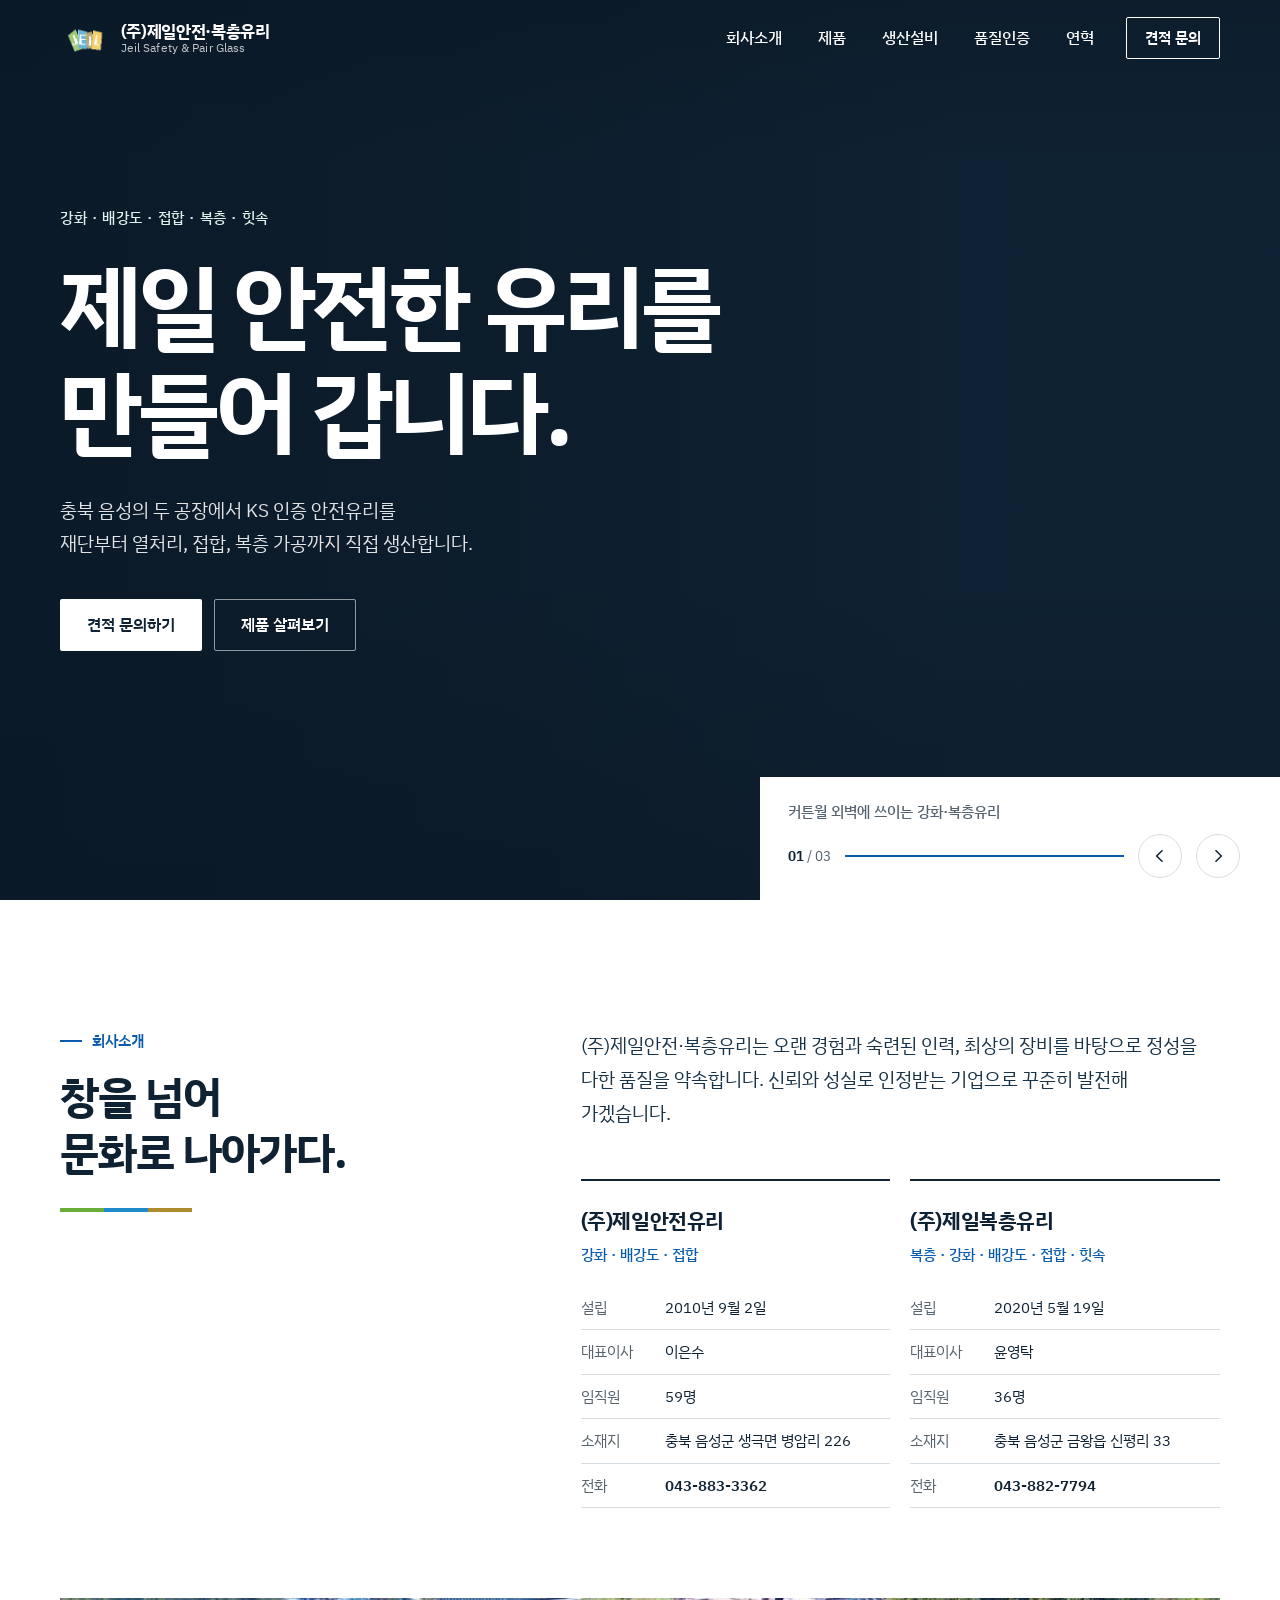
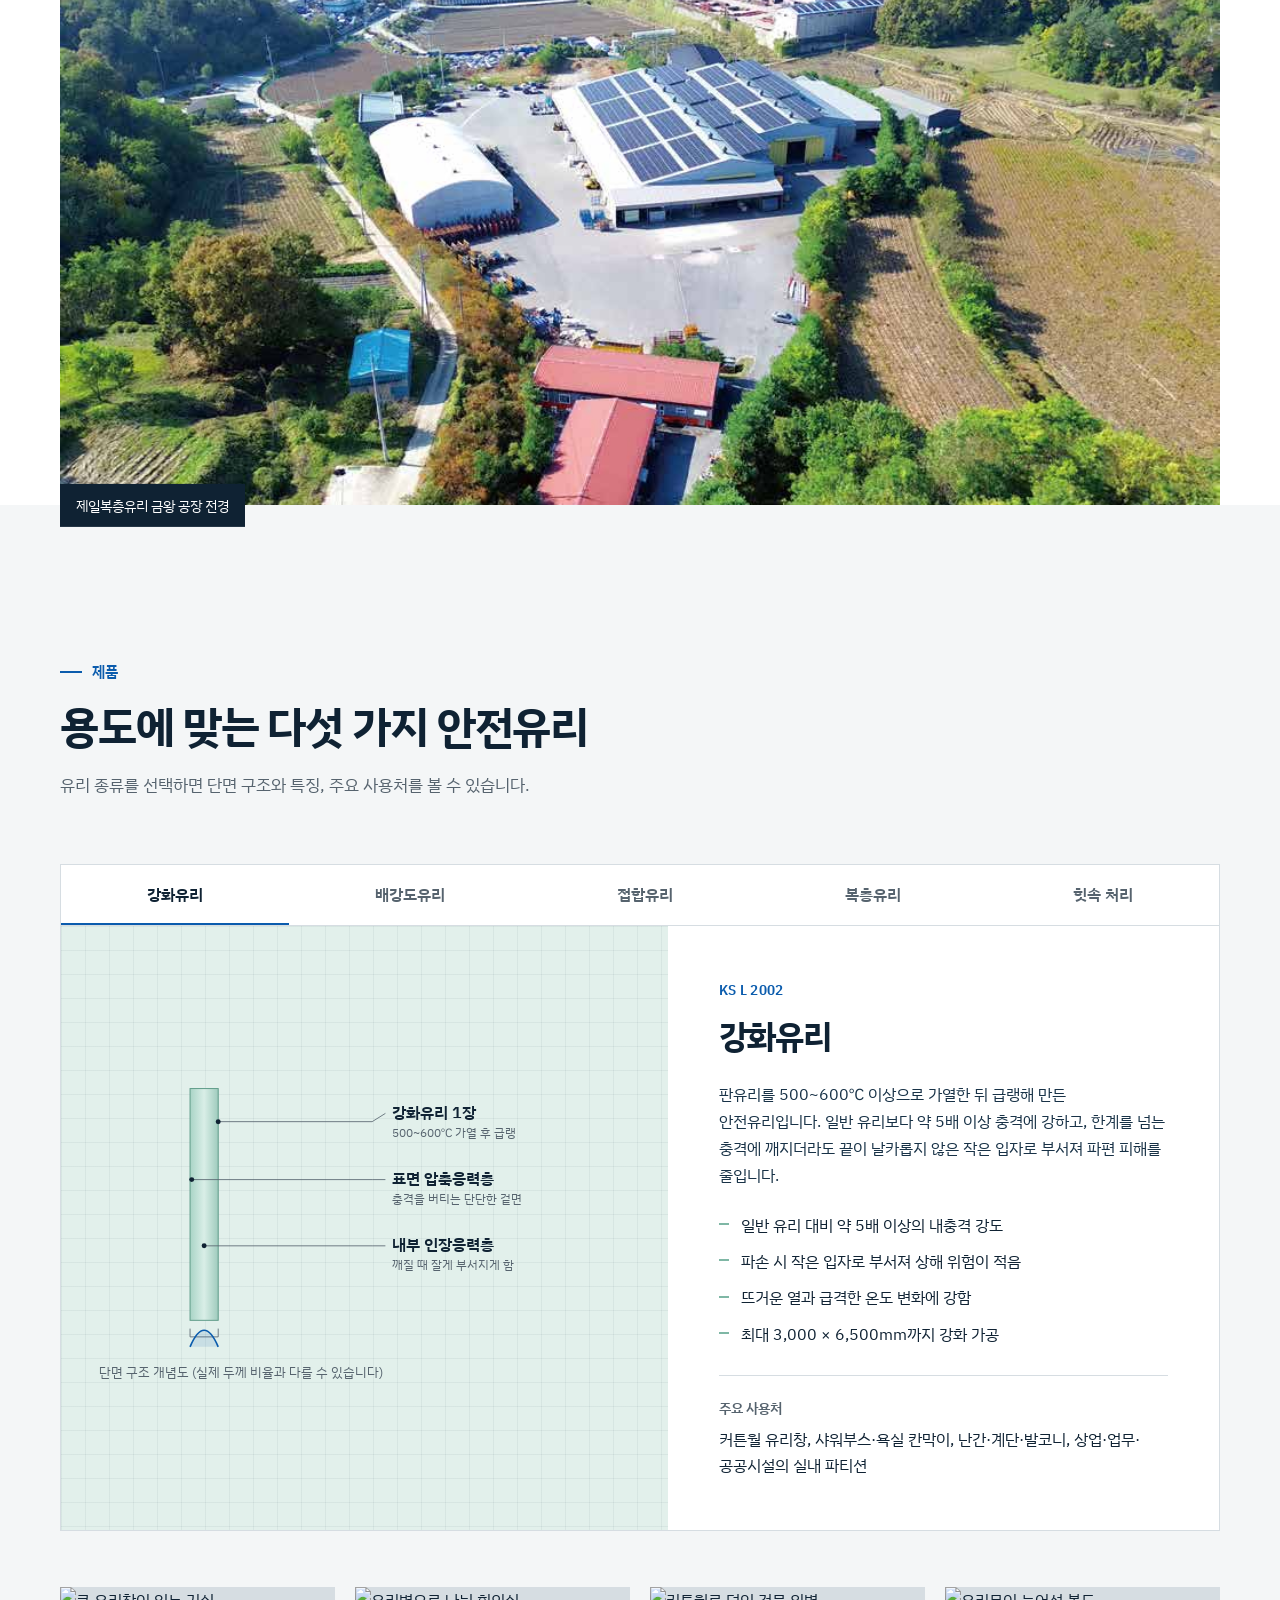
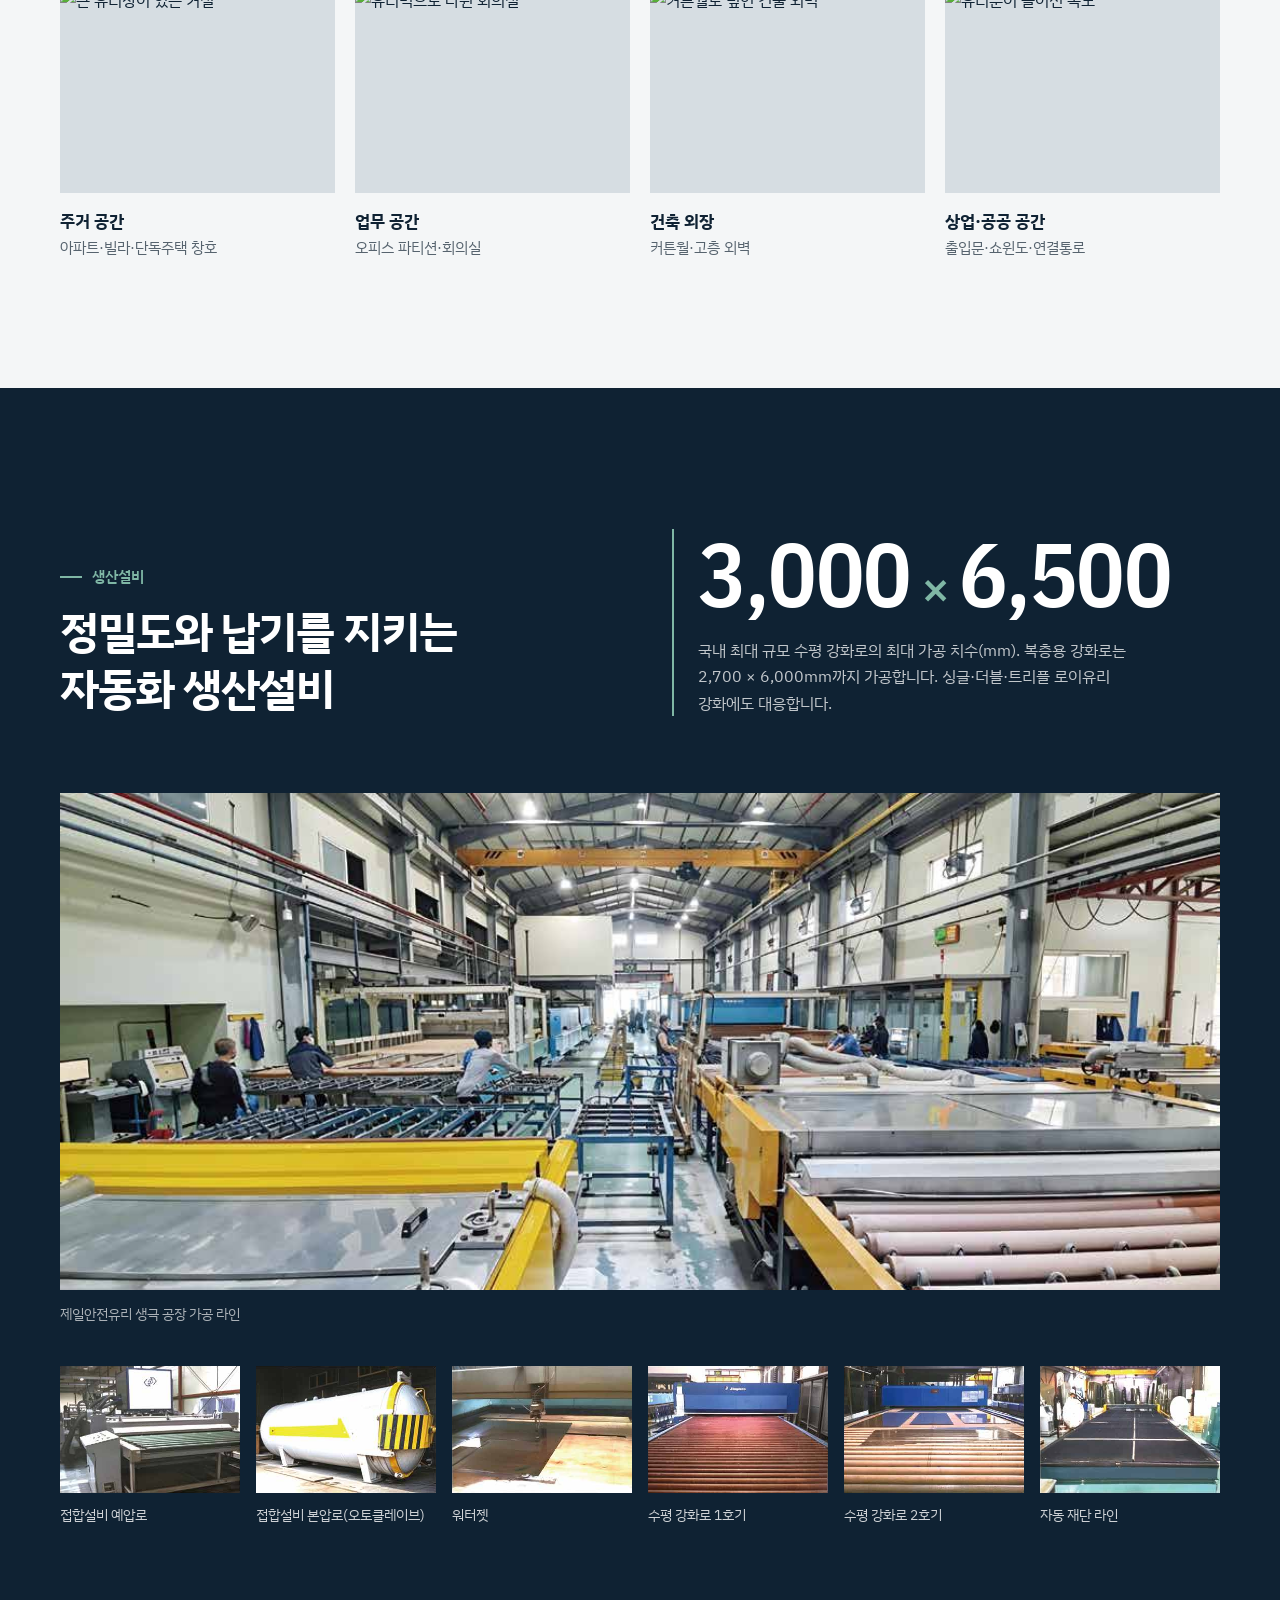
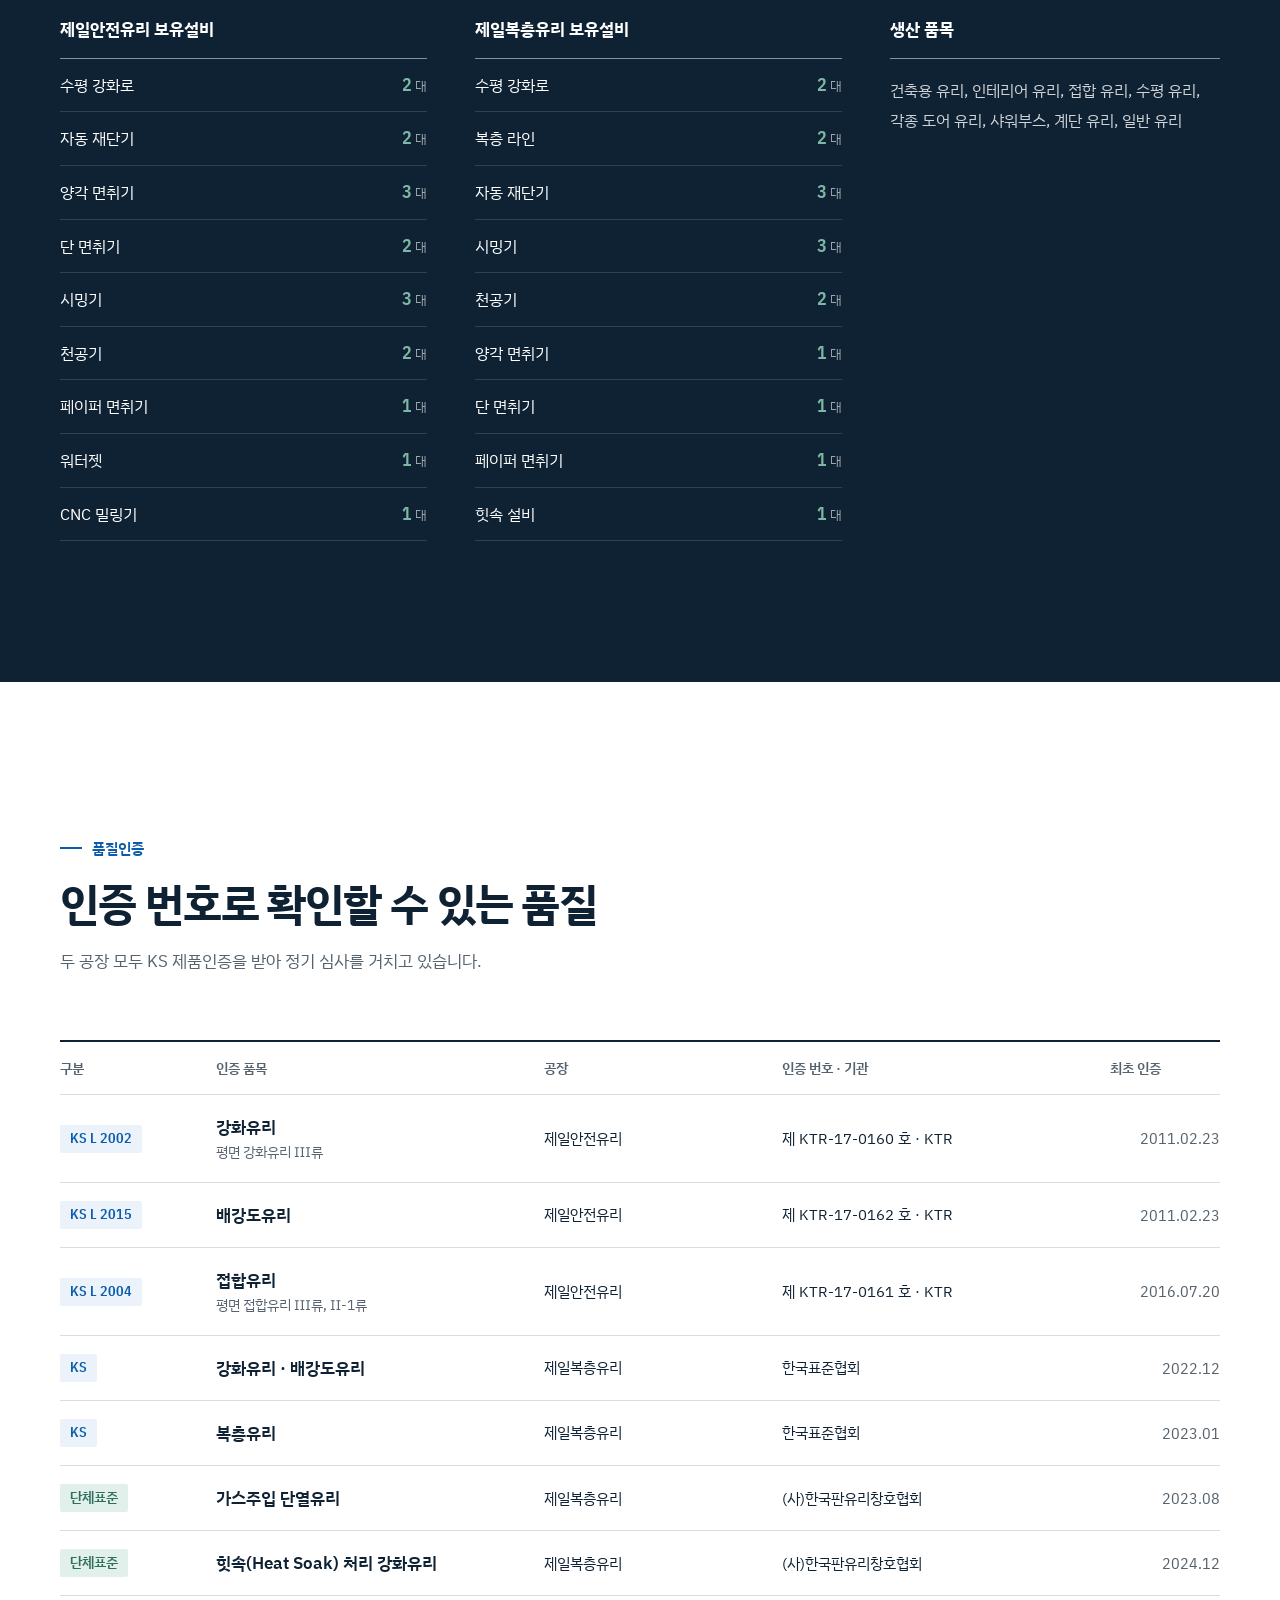
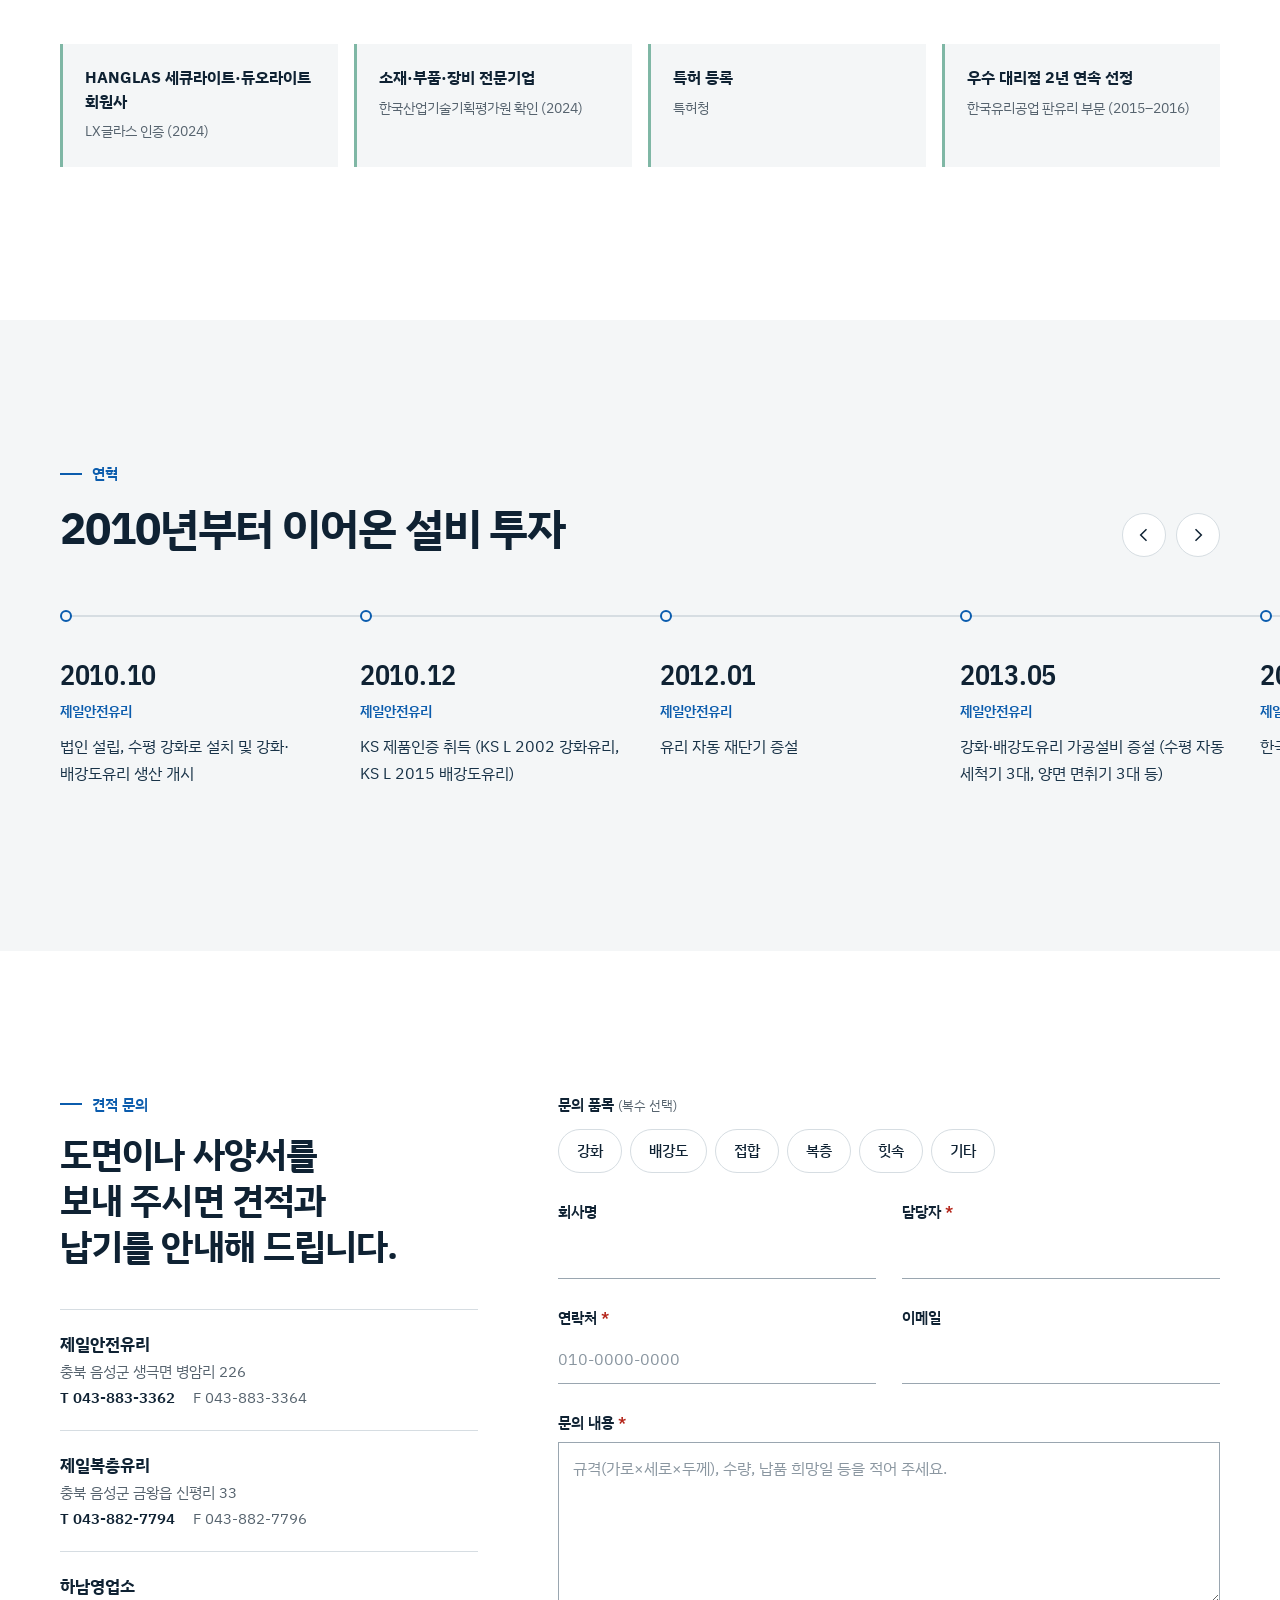
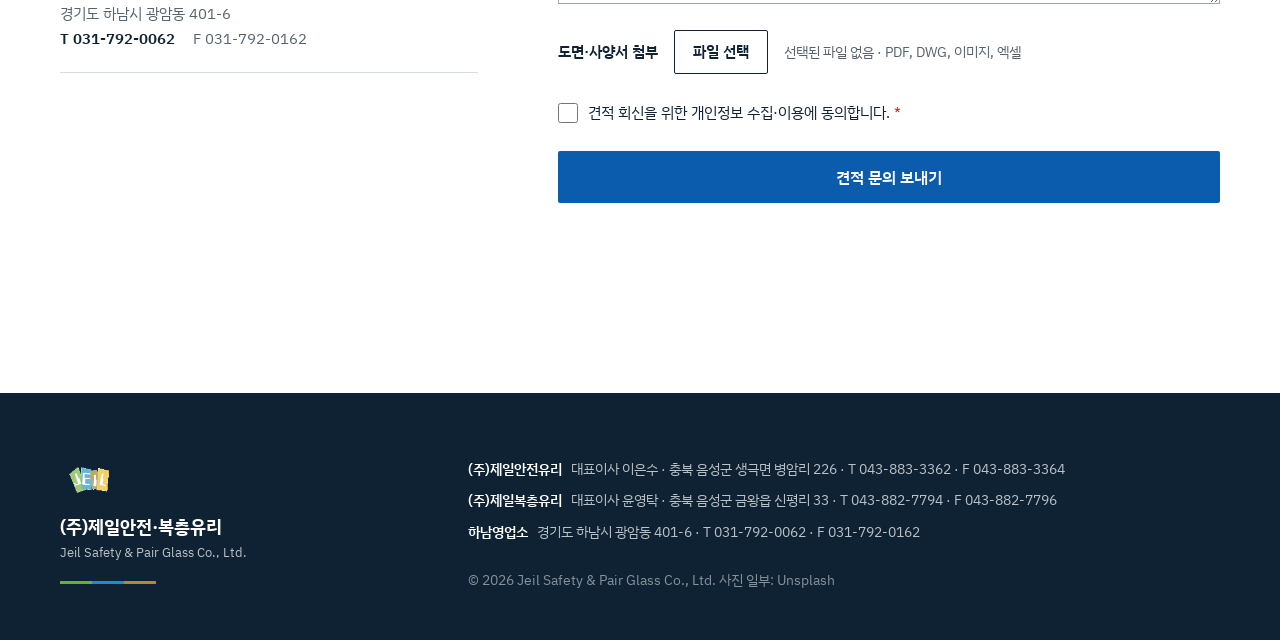
==== index.html @ f57ba333 "제일안전·복층유리 홈페이지 첫 버전" ====
<!doctype html>
<html lang="ko">
<head>
<meta charset="utf-8">
<meta name="viewport" content="width=device-width, initial-scale=1">
<title>(주)제일안전·복층유리 | 강화·배강도·접합·복층·힛속 유리 제조</title>
<meta name="description" content="충북 음성의 두 공장에서 KS 인증 강화·배강도·접합·복층유리와 힛속 처리 유리를 직접 생산합니다.">
<link rel="preconnect" href="https://fonts.googleapis.com">
<link rel="preconnect" href="https://fonts.gstatic.com" crossorigin>
<link href="https://fonts.googleapis.com/css2?family=IBM+Plex+Sans+Condensed:wght@500;600&family=IBM+Plex+Sans+KR:wght@400;500;600;700&display=swap" rel="stylesheet">
<link rel="stylesheet" href="styles.css">
<script>document.documentElement.classList.add("js");</script>
</head>
<body>
<a class="skip" href="#main">본문 바로가기</a>

<header class="site-header" id="top">
  <div class="wrap header-row">
    <a class="brand" href="#top" aria-label="(주)제일안전·복층유리 홈">
      <img class="brand-mark" src="assets/logo.png" alt="" width="103" height="72">
      <span class="brand-text">
        <span class="brand-ko">(주)제일안전·복층유리</span>
        <span class="brand-en">Jeil Safety &amp; Pair Glass</span>
      </span>
    </a>
    <nav class="nav" aria-label="주 메뉴">
      <a href="#company">회사소개</a>
      <a href="#products">제품</a>
      <a href="#facility">생산설비</a>
      <a href="#quality">품질인증</a>
      <a href="#history">연혁</a>
    </nav>
    <a class="header-cta" href="#contact">견적 문의</a>
    <button class="menu-btn" type="button" aria-expanded="false" aria-controls="menu" aria-label="전체 메뉴 열기">
      <span></span><span></span>
    </button>
  </div>
</header>

<div class="menu" id="menu" hidden>
  <nav class="wrap menu-inner" aria-label="전체 메뉴">
    <a href="#company">회사소개</a>
    <a href="#products">제품</a>
    <a href="#facility">생산설비</a>
    <a href="#quality">품질인증</a>
    <a href="#history">연혁</a>
    <a href="#contact">견적 문의</a>
    <p class="menu-tel">대표전화 <a href="tel:0438833362">043-883-3362</a></p>
  </nav>
</div>

<main id="main">

<!-- HERO -->
<section class="hero" aria-roledescription="carousel" aria-label="대표 이미지">
  <div class="hero-stage">
    <div class="slide is-active" data-caption="커튼월 외벽에 쓰이는 강화·복층유리" data-img="https://images.unsplash.com/photo-1462396240927-52058a6a84ec?w=2000&q=80&auto=format&fit=crop"></div>
    <div class="slide" data-caption="주거 공간의 대형 창호, 단열 복층유리" data-img="https://images.unsplash.com/photo-1600210492493-0946911123ea?w=2000&q=80&auto=format&fit=crop"></div>
    <div class="slide" data-caption="계단·난간에 쓰이는 접합 안전유리" data-img="https://images.unsplash.com/photo-1771904488645-fa6ebf7a2d06?w=2000&q=80&auto=format&fit=crop"></div>
  </div>
  <div class="hero-shade" aria-hidden="true"></div>

  <div class="wrap hero-copy">
    <p class="hero-kicker">강화 · 배강도 · 접합 · 복층 · 힛속</p>
    <h1 class="hero-title">
      <span class="line"><span>제일 안전한 유리를</span></span>
      <span class="line"><span>만들어 갑니다.</span></span>
    </h1>
    <p class="hero-lead">충북 음성의 두 공장에서 KS 인증 안전유리를<br class="br-md"> 재단부터 열처리, 접합, 복층 가공까지 직접 생산합니다.</p>
    <div class="hero-actions">
      <a class="btn btn-light" href="#contact">견적 문의하기</a>
      <a class="btn btn-ghost" href="#products">제품 살펴보기</a>
    </div>
  </div>

  <div class="hero-control">
    <p class="hero-caption" aria-live="polite">커튼월 외벽에 쓰이는 강화·복층유리</p>
    <div class="hero-nav">
      <span class="hero-count"><b class="cur">01</b> / <span class="tot">03</span></span>
      <div class="hero-progress" aria-hidden="true"><i></i></div>
      <button type="button" class="hero-btn prev" aria-label="이전 이미지"><svg viewBox="0 0 24 24"><path d="M15 5 8 12l7 7"/></svg></button>
      <button type="button" class="hero-btn next" aria-label="다음 이미지"><svg viewBox="0 0 24 24"><path d="m9 5 7 7-7 7"/></svg></button>
    </div>
  </div>
</section>

<!-- COMPANY -->
<section class="company" id="company">
  <div class="wrap company-grid">
    <div class="company-panel">
      <p class="section-label">회사소개</p>
      <h2 class="h2">창을 넘어<br>문화로 나아가다.</h2>
      <div class="tri" aria-hidden="true"><i></i><i></i><i></i></div>
    </div>
    <div class="company-body">
      <p class="lead">(주)제일안전·복층유리는 오랜 경험과 숙련된 인력, 최상의 장비를 바탕으로 정성을 다한 품질을 약속합니다. 신뢰와 성실로 인정받는 기업으로 꾸준히 발전해 가겠습니다.</p>

      <div class="plants">
        <article class="plant">
          <header>
            <h3>(주)제일안전유리</h3>
            <p>강화 · 배강도 · 접합</p>
          </header>
          <dl>
            <div><dt>설립</dt><dd>2010년 9월 2일</dd></div>
            <div><dt>대표이사</dt><dd>이은수</dd></div>
            <div><dt>임직원</dt><dd>59명</dd></div>
            <div><dt>소재지</dt><dd>충북 음성군 생극면 병암리 226</dd></div>
            <div><dt>전화</dt><dd><a href="tel:0438833362">043-883-3362</a></dd></div>
          </dl>
        </article>
        <article class="plant">
          <header>
            <h3>(주)제일복층유리</h3>
            <p>복층 · 강화 · 배강도 · 접합 · 힛속</p>
          </header>
          <dl>
            <div><dt>설립</dt><dd>2020년 5월 19일</dd></div>
            <div><dt>대표이사</dt><dd>윤영탁</dd></div>
            <div><dt>임직원</dt><dd>36명</dd></div>
            <div><dt>소재지</dt><dd>충북 음성군 금왕읍 신평리 33</dd></div>
            <div><dt>전화</dt><dd><a href="tel:0438827794">043-882-7794</a></dd></div>
          </dl>
        </article>
      </div>
    </div>
  </div>

  <figure class="company-photo wrap">
    <img src="assets/plant-aerial.jpg" alt="충북 음성군 금왕읍 제일복층유리 공장 전경 항공사진. 태양광 패널을 얹은 생산동과 출하장이 보인다." loading="lazy" width="1014" height="571">
    <figcaption>제일복층유리 금왕 공장 전경</figcaption>
  </figure>
</section>

<!-- PRODUCTS -->
<section class="products" id="products">
  <div class="wrap">
    <div class="section-head">
      <p class="section-label">제품</p>
      <h2 class="h2">용도에 맞는 다섯 가지 안전유리</h2>
      <p class="section-lead">유리 종류를 선택하면 단면 구조와 특징, 주요 사용처를 볼 수 있습니다.</p>
    </div>

    <div class="explorer">
      <div class="tabs" role="tablist" aria-label="유리 종류">
        <button role="tab" id="tab-tempered" aria-controls="panel" aria-selected="true" data-type="tempered">강화유리</button>
        <button role="tab" id="tab-hs" aria-controls="panel" aria-selected="false" tabindex="-1" data-type="hs">배강도유리</button>
        <button role="tab" id="tab-laminated" aria-controls="panel" aria-selected="false" tabindex="-1" data-type="laminated">접합유리</button>
        <button role="tab" id="tab-igu" aria-controls="panel" aria-selected="false" tabindex="-1" data-type="igu">복층유리</button>
        <button role="tab" id="tab-heatsoak" aria-controls="panel" aria-selected="false" tabindex="-1" data-type="heatsoak">힛속 처리</button>
      </div>

      <div class="panel" id="panel" role="tabpanel" aria-labelledby="tab-tempered">
        <div class="diagram">
          <svg id="section-svg" viewBox="40 20 640 340" role="img" aria-labelledby="svg-title">
            <title id="svg-title">유리 단면도</title>
          </svg>
          <p class="diagram-note">단면 구조 개념도 (실제 두께 비율과 다를 수 있습니다)</p>
        </div>
        <div class="panel-text">
          <p class="panel-std" id="p-std">KS L 2002</p>
          <h3 class="panel-title" id="p-title">강화유리</h3>
          <p class="panel-desc" id="p-desc"></p>
          <ul class="panel-points" id="p-points"></ul>
          <div class="panel-uses">
            <h4>주요 사용처</h4>
            <p id="p-uses"></p>
          </div>
        </div>
      </div>
    </div>

    <ul class="uses">
      <li>
        <img src="https://images.unsplash.com/photo-1600210492493-0946911123ea?w=900&q=75&auto=format&fit=crop" alt="큰 유리창이 있는 거실" loading="lazy">
        <h3>주거 공간</h3><p>아파트·빌라·단독주택 창호</p>
      </li>
      <li>
        <img src="https://images.unsplash.com/photo-1706074740295-d7a79c079562?w=900&q=75&auto=format&fit=crop" alt="유리벽으로 나뉜 회의실" loading="lazy">
        <h3>업무 공간</h3><p>오피스 파티션·회의실</p>
      </li>
      <li>
        <img src="https://images.unsplash.com/photo-1525119488448-d549af0dc221?w=900&q=75&auto=format&fit=crop" alt="커튼월로 덮인 건물 외벽" loading="lazy">
        <h3>건축 외장</h3><p>커튼월·고층 외벽</p>
      </li>
      <li>
        <img src="https://images.unsplash.com/photo-1497366754035-f200968a6e72?w=900&q=75&auto=format&fit=crop" alt="유리문이 늘어선 복도" loading="lazy">
        <h3>상업·공공 공간</h3><p>출입문·쇼윈도·연결통로</p>
      </li>
    </ul>
  </div>
</section>

<!-- FACILITY -->
<section class="facility" id="facility">
  <div class="wrap">
    <div class="facility-top">
      <div>
        <p class="section-label on-dark">생산설비</p>
        <h2 class="h2">정밀도와 납기를 지키는<br>자동화 생산설비</h2>
      </div>
      <div class="spec">
        <p class="spec-num"><span>3,000</span><span class="x">×</span><span>6,500</span></p>
        <p class="spec-cap">국내 최대 규모 수평 강화로의 최대 가공 치수(mm). 복층용 강화로는 2,700 × 6,000mm까지 가공합니다. 싱글·더블·트리플 로이유리 강화에도 대응합니다.</p>
      </div>
    </div>

    <figure class="facility-photo">
      <img src="assets/factory-floor.jpg" alt="제일안전유리 생산동 내부. 노란 컨베이어와 세척·면취 설비 사이에서 작업자들이 유리를 가공하고 있다." loading="lazy" width="1075" height="509">
      <figcaption>제일안전유리 생극 공장 가공 라인</figcaption>
    </figure>

    <ul class="equip-tiles">
      <li><div class="crop" style="--x:5.3%;--y:1.6%"></div><span>접합설비 예압로</span></li>
      <li><div class="crop" style="--x:49.9%;--y:1.6%"></div><span>접합설비 본압로(오토클레이브)</span></li>
      <li><div class="crop" style="--x:94.5%;--y:1.6%"></div><span>워터젯</span></li>
      <li><div class="crop" style="--x:5.3%;--y:50.1%"></div><span>수평 강화로 1호기</span></li>
      <li><div class="crop" style="--x:49.9%;--y:50.1%"></div><span>수평 강화로 2호기</span></li>
      <li><div class="crop" style="--x:94.5%;--y:50.1%"></div><span>자동 재단 라인</span></li>
    </ul>

    <div class="registers">
      <section class="register">
        <h3>제일안전유리 보유설비</h3>
        <ul>
          <li><span>수평 강화로</span><b>2</b></li>
          <li><span>자동 재단기</span><b>2</b></li>
          <li><span>양각 면취기</span><b>3</b></li>
          <li><span>단 면취기</span><b>2</b></li>
          <li><span>시밍기</span><b>3</b></li>
          <li><span>천공기</span><b>2</b></li>
          <li><span>페이퍼 면취기</span><b>1</b></li>
          <li><span>워터젯</span><b>1</b></li>
          <li><span>CNC 밀링기</span><b>1</b></li>
        </ul>
      </section>
      <section class="register">
        <h3>제일복층유리 보유설비</h3>
        <ul>
          <li><span>수평 강화로</span><b>2</b></li>
          <li><span>복층 라인</span><b>2</b></li>
          <li><span>자동 재단기</span><b>3</b></li>
          <li><span>시밍기</span><b>3</b></li>
          <li><span>천공기</span><b>2</b></li>
          <li><span>양각 면취기</span><b>1</b></li>
          <li><span>단 면취기</span><b>1</b></li>
          <li><span>페이퍼 면취기</span><b>1</b></li>
          <li><span>힛속 설비</span><b>1</b></li>
        </ul>
      </section>
      <section class="register register-items">
        <h3>생산 품목</h3>
        <p>건축용 유리, 인테리어 유리, 접합 유리, 수평 유리, 각종 도어 유리, 샤워부스, 계단 유리, 일반 유리</p>
      </section>
    </div>
  </div>
</section>

<!-- QUALITY -->
<section class="quality" id="quality">
  <div class="wrap">
    <div class="section-head">
      <p class="section-label">품질인증</p>
      <h2 class="h2">인증 번호로 확인할 수 있는 품질</h2>
      <p class="section-lead">두 공장 모두 KS 제품인증을 받아 정기 심사를 거치고 있습니다.</p>
    </div>

    <div class="cert-table" role="table" aria-label="인증 현황">
      <div class="cert-row cert-head" role="row">
        <span role="columnheader">구분</span>
        <span role="columnheader">인증 품목</span>
        <span role="columnheader">공장</span>
        <span role="columnheader">인증 번호 · 기관</span>
        <span role="columnheader">최초 인증</span>
      </div>
      <div class="cert-row" role="row">
        <span role="cell" class="tag">KS L 2002</span>
        <span role="cell" class="item">강화유리 <small>평면 강화유리 Ⅲ류</small></span>
        <span role="cell">제일안전유리</span>
        <span role="cell">제 KTR-17-0160 호 · KTR</span>
        <span role="cell" class="date">2011.02.23</span>
      </div>
      <div class="cert-row" role="row">
        <span role="cell" class="tag">KS L 2015</span>
        <span role="cell" class="item">배강도유리</span>
        <span role="cell">제일안전유리</span>
        <span role="cell">제 KTR-17-0162 호 · KTR</span>
        <span role="cell" class="date">2011.02.23</span>
      </div>
      <div class="cert-row" role="row">
        <span role="cell" class="tag">KS L 2004</span>
        <span role="cell" class="item">접합유리 <small>평면 접합유리 Ⅲ류, Ⅱ-1류</small></span>
        <span role="cell">제일안전유리</span>
        <span role="cell">제 KTR-17-0161 호 · KTR</span>
        <span role="cell" class="date">2016.07.20</span>
      </div>
      <div class="cert-row" role="row">
        <span role="cell" class="tag">KS</span>
        <span role="cell" class="item">강화유리 · 배강도유리</span>
        <span role="cell">제일복층유리</span>
        <span role="cell">한국표준협회</span>
        <span role="cell" class="date">2022.12</span>
      </div>
      <div class="cert-row" role="row">
        <span role="cell" class="tag">KS</span>
        <span role="cell" class="item">복층유리</span>
        <span role="cell">제일복층유리</span>
        <span role="cell">한국표준협회</span>
        <span role="cell" class="date">2023.01</span>
      </div>
      <div class="cert-row" role="row">
        <span role="cell" class="tag tag-alt">단체표준</span>
        <span role="cell" class="item">가스주입 단열유리</span>
        <span role="cell">제일복층유리</span>
        <span role="cell">(사)한국판유리창호협회</span>
        <span role="cell" class="date">2023.08</span>
      </div>
      <div class="cert-row" role="row">
        <span role="cell" class="tag tag-alt">단체표준</span>
        <span role="cell" class="item">힛속(Heat Soak) 처리 강화유리</span>
        <span role="cell">제일복층유리</span>
        <span role="cell">(사)한국판유리창호협회</span>
        <span role="cell" class="date">2024.12</span>
      </div>
    </div>

    <ul class="badges">
      <li><b>HANGLAS 세큐라이트·듀오라이트 회원사</b><span>LX글라스 인증 (2024)</span></li>
      <li><b>소재·부품·장비 전문기업</b><span>한국산업기술기획평가원 확인 (2024)</span></li>
      <li><b>특허 등록</b><span>특허청</span></li>
      <li><b>우수 대리점 2년 연속 선정</b><span>한국유리공업 판유리 부문 (2015–2016)</span></li>
    </ul>
  </div>
</section>

<!-- HISTORY -->
<section class="history" id="history">
  <div class="wrap">
    <div class="section-head history-head">
      <div>
        <p class="section-label">연혁</p>
        <h2 class="h2">2010년부터 이어온 설비 투자</h2>
      </div>
      <div class="history-nav">
        <button type="button" class="round-btn" data-dir="-1" aria-label="이전 연혁"><svg viewBox="0 0 24 24"><path d="M15 5 8 12l7 7"/></svg></button>
        <button type="button" class="round-btn" data-dir="1" aria-label="다음 연혁"><svg viewBox="0 0 24 24"><path d="m9 5 7 7-7 7"/></svg></button>
      </div>
    </div>
  </div>
  <div class="timeline-scroller" tabindex="0" aria-label="연혁 목록, 좌우로 스크롤">
    <ol class="timeline">
      <li><time>2010.10</time><p class="who">제일안전유리</p><p>법인 설립, 수평 강화로 설치 및 강화·배강도유리 생산 개시</p></li>
      <li><time>2010.12</time><p class="who">제일안전유리</p><p>KS 제품인증 취득 (KS L 2002 강화유리, KS L 2015 배강도유리)</p></li>
      <li><time>2012.01</time><p class="who">제일안전유리</p><p>유리 자동 재단기 증설</p></li>
      <li><time>2013.05</time><p class="who">제일안전유리</p><p>강화·배강도유리 가공설비 증설 (수평 자동 세척기 3대, 양면 면취기 3대 등)</p></li>
      <li><time>2013.12</time><p class="who">제일안전유리</p><p>한국유리공업 세큐라이트 회원사 가입</p></li>
      <li><time>2016.01</time><p class="who">제일안전유리</p><p>접합유리 제조설비 도입 및 설치 완료</p></li>
      <li><time>2020.05</time><p class="who">제일복층유리</p><p>법인 설립</p></li>
      <li><time>2022.06</time><p class="who">제일복층유리</p><p>복층·가스주입 단열유리 설비(IGIS), 강화유리 제조설비 설치</p></li>
      <li><time>2022.12</time><p class="who">제일복층유리</p><p>KS 인증 취득 (강화유리, 배강도유리)</p></li>
      <li><time>2023.01</time><p class="who">제일복층유리</p><p>KS 인증 취득 (복층유리)</p></li>
      <li><time>2023.08</time><p class="who">제일복층유리</p><p>가스주입 단열유리 단체표준 인증 취득</p></li>
      <li><time>2024.07</time><p class="who">제일복층유리</p><p>금왕읍 신평리 이전, 강화 라인과 복층 라인 추가 도입</p></li>
      <li><time>2024.12</time><p class="who">제일복층유리</p><p>힛속 심사 테스트 통과, 단체표준 인증서 획득</p></li>
    </ol>
  </div>
</section>

<!-- CONTACT -->
<section class="contact" id="contact">
  <div class="wrap contact-grid">
    <div class="contact-info">
      <p class="section-label">견적 문의</p>
      <h2 class="h2">도면이나 사양서를 보내 주시면 견적과 납기를 안내해 드립니다.</h2>
      <ul class="offices">
        <li>
          <h3>제일안전유리</h3>
          <p>충북 음성군 생극면 병암리 226</p>
          <p><a href="tel:0438833362">T 043-883-3362</a> <span>F 043-883-3364</span></p>
        </li>
        <li>
          <h3>제일복층유리</h3>
          <p>충북 음성군 금왕읍 신평리 33</p>
          <p><a href="tel:0438827794">T 043-882-7794</a> <span>F 043-882-7796</span></p>
        </li>
        <li>
          <h3>하남영업소</h3>
          <p>경기도 하남시 광암동 401-6</p>
          <p><a href="tel:0317920062">T 031-792-0062</a> <span>F 031-792-0162</span></p>
        </li>
      </ul>
    </div>

    <form class="form" id="quote-form" novalidate>
      <fieldset class="chips">
        <legend>문의 품목 <small>(복수 선택)</small></legend>
        <label><input type="checkbox" name="type" value="강화"><span>강화</span></label>
        <label><input type="checkbox" name="type" value="배강도"><span>배강도</span></label>
        <label><input type="checkbox" name="type" value="접합"><span>접합</span></label>
        <label><input type="checkbox" name="type" value="복층"><span>복층</span></label>
        <label><input type="checkbox" name="type" value="힛속"><span>힛속</span></label>
        <label><input type="checkbox" name="type" value="기타"><span>기타</span></label>
      </fieldset>

      <div class="field-row">
        <div class="field">
          <label for="f-company">회사명</label>
          <input id="f-company" name="company" type="text" autocomplete="organization">
        </div>
        <div class="field">
          <label for="f-name">담당자 <em>*</em></label>
          <input id="f-name" name="name" type="text" autocomplete="name" required>
          <p class="err" id="e-name">담당자 이름을 입력해 주세요.</p>
        </div>
      </div>
      <div class="field-row">
        <div class="field">
          <label for="f-tel">연락처 <em>*</em></label>
          <input id="f-tel" name="tel" type="tel" inputmode="tel" autocomplete="tel" placeholder="010-0000-0000" required>
          <p class="err" id="e-tel">회신받을 전화번호를 입력해 주세요.</p>
        </div>
        <div class="field">
          <label for="f-email">이메일</label>
          <input id="f-email" name="email" type="email" autocomplete="email">
          <p class="err" id="e-email">이메일 형식을 확인해 주세요. 예: name@company.com</p>
        </div>
      </div>
      <div class="field">
        <label for="f-msg">문의 내용 <em>*</em></label>
        <textarea id="f-msg" name="message" rows="5" placeholder="규격(가로×세로×두께), 수량, 납품 희망일 등을 적어 주세요." required></textarea>
        <p class="err" id="e-msg">문의 내용을 입력해 주세요.</p>
      </div>
      <div class="field file-field">
        <span class="file-label">도면·사양서 첨부</span>
        <label class="file-btn" for="f-file">파일 선택</label>
        <input id="f-file" name="file" type="file" accept=".pdf,.dwg,.dxf,.jpg,.jpeg,.png,.xlsx">
        <span class="file-name" id="file-name">선택된 파일 없음 · PDF, DWG, 이미지, 엑셀</span>
      </div>
      <label class="agree">
        <input type="checkbox" id="f-agree" required>
        <span>견적 회신을 위한 개인정보 수집·이용에 동의합니다. <em>*</em></span>
      </label>
      <p class="err" id="e-agree">개인정보 수집·이용에 동의해야 문의를 보낼 수 있습니다.</p>
      <button class="btn btn-primary" type="submit">견적 문의 보내기</button>
      <p class="form-status" id="form-status" role="status" aria-live="polite"></p>
    </form>
  </div>
</section>
</main>

<footer class="footer">
  <div class="wrap footer-grid">
    <div>
      <img class="footer-logo" src="assets/logo.png" alt="" width="103" height="72">
      <p class="footer-brand">(주)제일안전·복층유리</p>
      <p class="footer-en">Jeil Safety &amp; Pair Glass Co., Ltd.</p>
      <div class="tri" aria-hidden="true"><i></i><i></i><i></i></div>
    </div>
    <div class="footer-cols">
      <p><b>(주)제일안전유리</b> 대표이사 이은수 · 충북 음성군 생극면 병암리 226 · T 043-883-3362 · F 043-883-3364</p>
      <p><b>(주)제일복층유리</b> 대표이사 윤영탁 · 충북 음성군 금왕읍 신평리 33 · T 043-882-7794 · F 043-882-7796</p>
      <p><b>하남영업소</b> 경기도 하남시 광암동 401-6 · T 031-792-0062 · F 031-792-0162</p>
      <p class="copy">© 2026 Jeil Safety &amp; Pair Glass Co., Ltd. 사진 일부: Unsplash</p>
    </div>
  </div>
</footer>

<script src="script.js" defer></script>
</body>
</html>
---- styles.css ----
/* =========================================================
   (주)제일안전·복층유리 — design tokens
   ink    : deep glass-navy, text & dark sections
   blue   : Jeil blue from the catalogue
   edge   : the green tint seen on the cut edge of float glass
   paper  : cool off-white page
   steel  : secondary text
   logo-* : the three tiles of the JEIL mark
   ========================================================= */
:root {
  --ink: #0f2233;
  --ink-2: #183247;
  --blue: #0b5cad;
  --blue-deep: #08468a;
  --edge: #7fb7a5;
  --edge-tint: #e2f0eb;
  --paper: #f4f6f7;
  --white: #ffffff;
  --steel: #56636e;
  --line: #d6dde2;
  --line-dark: rgba(255, 255, 255, 0.14);
  --logo-g: #6aae3a;
  --logo-b: #1f8bcb;
  --logo-o: #b08a2e;
  --danger: #b42318;

  --font: "IBM Plex Sans KR", system-ui, -apple-system, "Apple SD Gothic Neo", "Malgun Gothic", sans-serif;
  --font-figure: "IBM Plex Sans Condensed", var(--font);

  --wrap: 1240px;
  --gutter: clamp(16px, 4vw, 40px);
  --header-h: 76px;
  --ease: cubic-bezier(0.22, 1, 0.36, 1);
}

*, *::before, *::after { box-sizing: border-box; }
html { scroll-behavior: smooth; scroll-padding-top: var(--header-h); -webkit-text-size-adjust: 100%; }
body {
  margin: 0;
  font-family: var(--font);
  font-size: 16px;
  line-height: 1.7;
  color: var(--ink);
  background: var(--paper);
  word-break: keep-all;
  overflow-wrap: break-word;
  -webkit-font-smoothing: antialiased;
}
img { display: block; max-width: 100%; height: auto; }
a { color: inherit; text-decoration: none; }
button { font: inherit; color: inherit; cursor: pointer; }
h1, h2, h3, h4, p, ul, ol, dl, dd, figure { margin: 0; }
ul, ol { padding: 0; list-style: none; }

:focus-visible { outline: 3px solid var(--logo-b); outline-offset: 3px; border-radius: 2px; }

.skip {
  position: absolute; left: 16px; top: -60px; z-index: 100;
  background: var(--ink); color: #fff; padding: 10px 16px;
}
.skip:focus { top: 12px; }

.wrap { width: 100%; max-width: var(--wrap); margin: 0 auto; padding: 0 var(--gutter); }
.br-md { display: none; }
@media (min-width: 768px) { .br-md { display: inline; } }

/* ---------- type ---------- */
.h2 {
  font-size: clamp(28px, 3.6vw, 44px);
  line-height: 1.28;
  font-weight: 700;
  letter-spacing: -0.025em;
  text-wrap: balance;
}
.section-label {
  font-size: 15px;
  font-weight: 600;
  color: var(--blue);
  margin-bottom: 14px;
  display: flex; align-items: center; gap: 10px;
}
.section-label::before { content: ""; width: 22px; height: 2px; background: currentColor; }
.section-label.on-dark { color: var(--edge); }
.section-head { max-width: 720px; margin-bottom: clamp(40px, 5vw, 64px); }
.section-lead { margin-top: 16px; color: var(--steel); font-size: 17px; }
.lead { font-size: clamp(17px, 1.5vw, 19px); line-height: 1.8; color: var(--ink-2); }

/* the brand's own three-colour rule, used sparingly */
.tri { display: flex; width: 132px; height: 4px; margin-top: 28px; }
.tri i { flex: 1; }
.tri i:nth-child(1) { background: var(--logo-g); }
.tri i:nth-child(2) { background: var(--logo-b); }
.tri i:nth-child(3) { background: var(--logo-o); }

/* ---------- buttons ---------- */
.btn {
  display: inline-flex; align-items: center; justify-content: center;
  min-height: 52px; padding: 0 26px;
  font-weight: 600; font-size: 16px;
  border: 1px solid transparent; border-radius: 2px;
  transition: background-color .25s, color .25s, border-color .25s;
}
.btn-light { background: #fff; color: var(--ink); }
.btn-light:hover { background: var(--edge-tint); }
.btn-ghost { border-color: rgba(255,255,255,.55); color: #fff; }
.btn-ghost:hover { background: rgba(255,255,255,.12); }
.btn-primary { background: var(--blue); color: #fff; width: 100%; }
.btn-primary:hover { background: var(--blue-deep); }

/* ---------- header ---------- */
.site-header {
  position: fixed; inset: 0 0 auto 0; z-index: 50;
  height: var(--header-h);
  color: #fff;
  transition: background-color .35s, color .35s, box-shadow .35s;
}
.site-header.is-solid {
  background: rgba(255,255,255,.96);
  color: var(--ink);
  box-shadow: 0 1px 0 var(--line);
  backdrop-filter: saturate(1.4) blur(10px);
}
.header-row { height: 100%; display: flex; align-items: center; gap: 32px; }
.brand { display: flex; align-items: center; gap: 12px; margin-right: auto; }
.brand-mark { width: auto; height: 34px; flex: none; }
.footer-logo { width: auto; height: 40px; margin-bottom: 14px; }
.brand-text { display: flex; flex-direction: column; line-height: 1.2; }
.brand-ko { font-weight: 700; font-size: 17px; letter-spacing: -0.02em; }
.brand-en { font-size: 11.5px; opacity: .75; letter-spacing: .01em; }
.nav { display: none; gap: 36px; font-weight: 500; font-size: 16px; }
.nav a { position: relative; padding: 6px 0; }
.nav a::after {
  content: ""; position: absolute; left: 0; right: 0; bottom: 0; height: 2px;
  background: currentColor; transform: scaleX(0); transform-origin: left; transition: transform .3s var(--ease);
}
.nav a:hover::after { transform: scaleX(1); }
.header-cta {
  display: none; min-height: 42px; padding: 0 18px; align-items: center;
  font-weight: 600; font-size: 15px; border: 1px solid currentColor; border-radius: 2px;
}
.site-header.is-solid .header-cta { background: var(--blue); border-color: var(--blue); color: #fff; }
.menu-btn {
  width: 44px; height: 44px; border: 0; background: none; padding: 0;
  display: grid; place-content: center; gap: 7px;
}
.menu-btn span { display: block; width: 24px; height: 2px; background: currentColor; transition: transform .3s var(--ease); }
.menu-btn[aria-expanded="true"] span:first-child { transform: translateY(4.5px) rotate(45deg); }
.menu-btn[aria-expanded="true"] span:last-child { transform: translateY(-4.5px) rotate(-45deg); }
@media (min-width: 1024px) {
  .nav { display: flex; }
  .header-cta { display: inline-flex; }
  .menu-btn { display: none; }
}

/* full-screen menu (mobile) */
.menu {
  position: fixed; inset: 0; z-index: 45;
  background: var(--ink); color: #fff;
  padding-top: calc(var(--header-h) + 24px);
  opacity: 0; transition: opacity .35s;
}
.menu.is-open { opacity: 1; }
.menu-inner { display: flex; flex-direction: column; }
.menu-inner > a {
  font-size: clamp(26px, 7vw, 36px); font-weight: 700; letter-spacing: -0.02em;
  padding: 12px 0; border-bottom: 1px solid var(--line-dark);
}
.menu-tel { margin-top: 32px; color: rgba(255,255,255,.7); }
.menu-tel a { color: #fff; font-weight: 600; margin-left: 8px; }
body.menu-open .site-header { color: #fff; background: transparent; box-shadow: none; }
body.menu-open { overflow: hidden; }

/* ---------- hero ---------- */
.hero {
  position: relative;
  min-height: 100svh;
  min-height: max(640px, 100svh);
  color: #fff;
  display: flex; align-items: center;
  overflow: hidden;
  background: var(--ink);
}
.hero-stage { position: absolute; inset: 0; }
.slide { position: absolute; inset: 0; visibility: hidden; }
.slide.is-active, .slide.is-leaving { visibility: visible; }
.slide.is-active { z-index: 2; }
.slide.is-leaving { z-index: 1; }
.strips { position: absolute; inset: 0; display: flex; transform: scale(1.06); transition: transform 7s linear; }
.slide.is-active .strips { transform: scale(1); }
.strip {
  flex: 1 0 20%;
  margin-right: -1px; /* hide sub-pixel seams */
  background-size: 500% 100%;
  background-position: var(--p) 50%;
  background-repeat: no-repeat;
  /* resting state */
  transform: translateY(0);
}
.slide.is-entering .strip { animation: sheet-in 1.05s var(--ease) both; animation-delay: calc(var(--i) * 85ms); }
@keyframes sheet-in {
  from { transform: translateY(102%); }
  to   { transform: translateY(0); }
}
.hero-shade {
  position: absolute; inset: 0; z-index: 3; pointer-events: none;
  background:
    linear-gradient(180deg, rgba(10, 24, 38, .55) 0%, rgba(10, 24, 38, 0) 160px),
    linear-gradient(90deg, rgba(10, 24, 38, .78) 0%, rgba(10, 24, 38, .45) 45%, rgba(10, 24, 38, .05) 75%),
    linear-gradient(0deg, rgba(10, 24, 38, .5) 0%, rgba(10, 24, 38, 0) 35%);
}
.hero-copy { position: relative; z-index: 4; padding-top: var(--header-h); padding-bottom: 120px; }
.hero-kicker { font-size: 15px; font-weight: 500; letter-spacing: .04em; color: var(--edge-tint); margin-bottom: 22px; }
.hero-title {
  font-size: clamp(40px, 7.2vw, 96px);
  line-height: 1.12;
  font-weight: 700;
  letter-spacing: -0.045em;
}
.hero-title .line { display: block; overflow: hidden; padding-bottom: .04em; }
.hero-title .line > span { display: inline-block; }
.hero-lead { margin-top: 28px; max-width: 34em; font-size: clamp(16px, 1.5vw, 19px); color: rgba(255,255,255,.88); }
.hero-actions { margin-top: 40px; display: flex; flex-wrap: wrap; gap: 12px; }

/* the one orchestrated load moment */
.js .hero-title .line > span { transform: translateY(105%); }
.js .hero-kicker, .js .hero-lead, .js .hero-actions { opacity: 0; transform: translateY(14px); }
.is-loaded .hero-title .line > span { transform: none; transition: transform 1.1s var(--ease); }
.is-loaded .hero-title .line:nth-child(2) > span { transition-delay: .12s; }
.is-loaded .hero-kicker, .is-loaded .hero-lead, .is-loaded .hero-actions {
  opacity: 1; transform: none; transition: opacity .8s .45s, transform .8s .45s var(--ease);
}
.is-loaded .hero-kicker { transition-delay: .2s; }

/* control box overlapping bottom-right */
.hero-control {
  position: absolute; z-index: 5; right: 0; bottom: 0;
  width: min(100%, 520px);
  background: #fff; color: var(--ink);
  padding: 22px var(--gutter) 22px 28px;
}
.hero-caption { font-size: 15px; font-weight: 500; color: var(--steel); min-height: 1.7em; }
.hero-nav { margin-top: 10px; display: flex; align-items: center; gap: 14px; }
.hero-count { font-family: var(--font-figure); font-size: 15px; color: var(--steel); white-space: nowrap; }
.hero-count b { color: var(--ink); font-weight: 600; }
.hero-progress { flex: 1; height: 2px; background: var(--line); position: relative; overflow: hidden; }
.hero-progress i { position: absolute; inset: 0; background: var(--blue); transform: scaleX(0); transform-origin: left; }
.hero-progress i.run { animation: progress var(--dur, 6500ms) linear forwards; }
@keyframes progress { to { transform: scaleX(1); } }
.hero-btn, .round-btn {
  width: 44px; height: 44px; flex: none;
  border: 1px solid var(--line); background: #fff; border-radius: 50%;
  display: grid; place-items: center; transition: border-color .2s, background-color .2s;
}
.hero-btn:hover, .round-btn:hover { border-color: var(--ink); }
.hero-btn svg, .round-btn svg { width: 20px; height: 20px; fill: none; stroke: currentColor; stroke-width: 1.8; }

/* ---------- company ---------- */
.company { padding: clamp(80px, 10vw, 140px) 0 0; background: var(--white); }
.company-grid { display: grid; gap: 40px; }
@media (min-width: 960px) {
  .company-grid { grid-template-columns: 5fr 7fr; gap: 64px; }
}
.company-body .lead { max-width: 38em; }
.plants { margin-top: 48px; display: grid; gap: 20px; }
@media (min-width: 640px) { .plants { grid-template-columns: 1fr 1fr; } }
.plant { border-top: 2px solid var(--ink); padding-top: 22px; }
.plant header h3 { font-size: 21px; font-weight: 700; letter-spacing: -0.02em; }
.plant header p { margin-top: 4px; color: var(--blue); font-weight: 500; font-size: 15px; }
.plant dl { margin-top: 18px; }
.plant dl div { display: grid; grid-template-columns: 72px 1fr; gap: 12px; padding: 9px 0; border-bottom: 1px solid var(--line); font-size: 15px; }
.plant dt { color: var(--steel); }
.plant dd a { font-weight: 600; }
.plant dd a:hover { color: var(--blue); }
.company-photo { margin-top: clamp(56px, 7vw, 96px); position: relative; }
.company-photo img { width: 100%; aspect-ratio: 16 / 7; object-fit: cover; }
.company-photo figcaption {
  position: absolute; left: var(--gutter); bottom: 0; transform: translateY(50%);
  background: var(--ink); color: #fff; font-size: 14px; padding: 10px 16px;
}

/* ---------- products ---------- */
.products { padding: clamp(100px, 12vw, 160px) 0 clamp(80px, 10vw, 140px); }
.explorer { background: #fff; border: 1px solid var(--line); }
.tabs {
  display: flex; overflow-x: auto; scrollbar-width: none;
  border-bottom: 1px solid var(--line);
}
.tabs::-webkit-scrollbar { display: none; }
.tabs button {
  flex: 1 0 auto; min-height: 60px; padding: 0 24px;
  border: 0; background: none; font-size: 16px; font-weight: 600; color: var(--steel);
  position: relative; white-space: nowrap;
}
.tabs button::after {
  content: ""; position: absolute; left: 0; right: 0; bottom: -1px; height: 3px;
  background: var(--blue); transform: scaleX(0); transition: transform .35s var(--ease);
}
.tabs button[aria-selected="true"] { color: var(--ink); }
.tabs button[aria-selected="true"]::after { transform: scaleX(1); }
.tabs button:hover { color: var(--ink); }

.panel { display: grid; gap: 0; }
@media (min-width: 960px) { .panel { grid-template-columns: 1.1fr 1fr; } }
.diagram {
  background:
    linear-gradient(var(--edge-tint), var(--edge-tint)) padding-box;
  background-color: var(--edge-tint);
  background-image:
    linear-gradient(rgba(15,34,51,.05) 1px, transparent 1px),
    linear-gradient(90deg, rgba(15,34,51,.05) 1px, transparent 1px);
  background-size: 24px 24px;
  padding: clamp(20px, 3vw, 40px);
  display: flex; flex-direction: column; justify-content: center;
}
#section-svg { width: 100%; height: auto; overflow: visible; }
.diagram-note { margin-top: 8px; font-size: 13px; color: var(--steel); }
.panel-text { padding: clamp(28px, 4vw, 56px); }
.panel-std { font-family: var(--font-figure); font-weight: 600; color: var(--blue); font-size: 15px; letter-spacing: .02em; }
.panel-title { margin-top: 6px; font-size: clamp(26px, 2.6vw, 34px); font-weight: 700; letter-spacing: -0.03em; }
.panel-desc { margin-top: 16px; color: var(--ink-2); }
.panel-points { margin-top: 22px; display: grid; gap: 10px; }
.panel-points li { position: relative; padding-left: 22px; font-size: 15.5px; }
.panel-points li::before { content: ""; position: absolute; left: 0; top: .72em; width: 10px; height: 2px; background: var(--edge); }
.panel-uses { margin-top: 28px; padding-top: 20px; border-top: 1px solid var(--line); }
.panel-uses h4 { font-size: 14px; font-weight: 600; color: var(--steel); }
.panel-uses p { margin-top: 6px; font-size: 15.5px; }
.panel-text > * { transition: opacity .3s; }
.panel.is-swapping .panel-text > * { opacity: 0; }

/* svg layers */
.layer { transition: transform .7s var(--ease), opacity .4s; }
.lbl { font-family: var(--font); font-size: 19px; fill: var(--ink); font-weight: 600; }
.lbl-sub { font-size: 15px; fill: var(--steel); font-weight: 400; }
.leader { stroke: var(--steel); stroke-width: 1; fill: none; }
@media (max-width: 600px) {
  .lbl { font-size: 27px; }
  .lbl-sub { display: none; }
}

.uses { margin-top: 56px; display: grid; grid-template-columns: 1fr 1fr; gap: 24px 16px; }
@media (min-width: 960px) { .uses { grid-template-columns: repeat(4, 1fr); gap: 20px; } }
.uses img { width: 100%; aspect-ratio: 4 / 3; object-fit: cover; background: var(--line); }
.uses h3 { margin-top: 14px; font-size: 17px; font-weight: 700; }
.uses p { font-size: 14.5px; color: var(--steel); }

/* ---------- facility (dark) ---------- */
.facility { background: var(--ink); color: #fff; padding: clamp(90px, 11vw, 150px) 0; }
.facility-top { display: grid; gap: 40px; align-items: end; }
@media (min-width: 960px) { .facility-top { grid-template-columns: 1fr 1fr; gap: 64px; } }
.spec { border-left: 2px solid var(--edge); padding-left: 24px; }
.spec-num {
  font-family: var(--font-figure); font-weight: 600;
  font-size: clamp(48px, 7vw, 92px); line-height: 1; letter-spacing: -0.02em;
  display: flex; align-items: baseline; gap: .12em; flex-wrap: wrap;
}
.spec-num .x { color: var(--edge); font-weight: 500; font-size: .6em; }
.spec-cap { margin-top: 18px; color: rgba(255,255,255,.75); font-size: 15.5px; max-width: 30em; }
.facility-photo { margin-top: clamp(48px, 6vw, 80px); position: relative; }
.facility-photo img { width: 100%; aspect-ratio: 21 / 9; object-fit: cover; }
.facility-photo figcaption { margin-top: 12px; font-size: 14px; color: rgba(255,255,255,.65); }

.equip-tiles { margin-top: 40px; display: grid; grid-template-columns: repeat(2, 1fr); gap: 16px; }
@media (min-width: 768px) { .equip-tiles { grid-template-columns: repeat(3, 1fr); } }
@media (min-width: 1100px) { .equip-tiles { grid-template-columns: repeat(6, 1fr); } }
.equip-tiles .crop {
  aspect-ratio: 357 / 253;
  background-image: url("assets/equipment.jpg");
  background-size: 338% auto;
  background-position: var(--x) var(--y);
  background-repeat: no-repeat;
}
.equip-tiles span { display: block; margin-top: 10px; font-size: 14px; color: rgba(255,255,255,.8); }

.registers { margin-top: clamp(56px, 7vw, 88px); display: grid; gap: 40px; }
@media (min-width: 960px) { .registers { grid-template-columns: 1fr 1fr 0.9fr; gap: 48px; } }
.register h3 { font-size: 17px; font-weight: 700; padding-bottom: 14px; border-bottom: 1px solid rgba(255,255,255,.5); }
.register li { display: flex; justify-content: space-between; align-items: baseline; padding: 11px 0; border-bottom: 1px solid var(--line-dark); font-size: 15.5px; }
.register li b { font-family: var(--font-figure); font-weight: 600; font-size: 18px; color: var(--edge); }
.register li b::after { content: "대"; font-family: var(--font); font-size: 13px; font-weight: 400; color: rgba(255,255,255,.6); margin-left: 3px; }
.register-items p { margin-top: 16px; color: rgba(255,255,255,.8); line-height: 1.9; }

/* ---------- quality ---------- */
.quality { padding: clamp(100px, 12vw, 160px) 0; background: #fff; }
.cert-table { border-top: 2px solid var(--ink); }
.cert-row {
  display: grid; gap: 4px 16px;
  grid-template-columns: 1fr;
  padding: 18px 0; border-bottom: 1px solid var(--line);
  font-size: 15px;
}
.cert-head { display: none; }
.cert-row .tag {
  justify-self: start;
  font-family: var(--font-figure); font-weight: 600; font-size: 14px;
  color: var(--blue); background: rgba(11, 92, 173, .08); padding: 2px 10px; border-radius: 2px;
}
.cert-row .tag-alt { color: #2f6e5c; background: var(--edge-tint); }
.cert-row .item { font-weight: 600; font-size: 16.5px; }
.cert-row .item small { display: block; font-weight: 400; font-size: 13.5px; color: var(--steel); }
.cert-row .date { font-family: var(--font-figure); color: var(--steel); font-size: 15.5px; }
@media (min-width: 900px) {
  .cert-row { grid-template-columns: 140px 1.4fr 1fr 1.4fr 110px; align-items: center; }
  .cert-head { display: grid; padding: 14px 0; font-size: 14px; color: var(--steel); font-weight: 600; }
  .cert-row .date { text-align: right; }
}
.badges { margin-top: 48px; display: grid; gap: 16px; }
@media (min-width: 768px) { .badges { grid-template-columns: repeat(2, 1fr); } }
@media (min-width: 1100px) { .badges { grid-template-columns: repeat(4, 1fr); } }
.badges li { background: var(--paper); padding: 22px 22px 24px; border-left: 3px solid var(--edge); }
.badges b { display: block; font-size: 16px; line-height: 1.45; }
.badges span { display: block; margin-top: 6px; font-size: 14px; color: var(--steel); }

/* ---------- history ---------- */
.history { padding: clamp(90px, 11vw, 150px) 0; background: var(--paper); overflow: hidden; }
.history-head { max-width: none; display: flex; align-items: end; justify-content: space-between; gap: 24px; margin-bottom: 48px; }
.history-nav { display: none; gap: 10px; }
@media (min-width: 768px) { .history-nav { display: flex; } }
.timeline-scroller {
  overflow-x: auto; scroll-snap-type: x mandatory; scrollbar-width: thin;
  padding: 10px var(--gutter) 24px;
  scroll-padding-left: var(--gutter);
}
@media (min-width: 1240px) {
  .timeline-scroller { padding-left: calc((100vw - var(--wrap)) / 2 + var(--gutter)); scroll-padding-left: calc((100vw - var(--wrap)) / 2 + var(--gutter)); }
}
.timeline { display: flex; gap: 0; width: max-content; position: relative; }
.timeline li {
  scroll-snap-align: start;
  width: clamp(240px, 26vw, 300px);
  padding: 34px 28px 0 0;
  position: relative;
  border-top: 2px solid var(--line);
}
.timeline li::before {
  content: ""; position: absolute; top: -7px; left: 0;
  width: 12px; height: 12px; border-radius: 50%;
  background: var(--paper); border: 2px solid var(--blue);
}
.timeline li:has(.who:is(:not(:empty))) { }
.timeline time { font-family: var(--font-figure); font-weight: 600; font-size: 28px; letter-spacing: -0.01em; color: var(--ink); }
.timeline .who { margin-top: 2px; font-size: 13.5px; font-weight: 600; color: var(--blue); }
.timeline li[data-plant="pair"] .who { color: #2f6e5c; }
.timeline li[data-plant="pair"]::before { border-color: var(--edge); }
.timeline p:last-child { margin-top: 10px; font-size: 15.5px; color: var(--ink-2); }

/* ---------- contact ---------- */
.contact { padding: clamp(90px, 11vw, 150px) 0; background: #fff; }
.contact-grid { display: grid; gap: 56px; }
@media (min-width: 1000px) { .contact-grid { grid-template-columns: 5fr 7fr; gap: 80px; } }
.contact-info .h2 { font-size: clamp(26px, 3vw, 36px); }
.offices { margin-top: 40px; display: grid; gap: 0; }
.offices li { padding: 20px 0; border-top: 1px solid var(--line); }
.offices li:last-child { border-bottom: 1px solid var(--line); }
.offices h3 { font-size: 17px; font-weight: 700; }
.offices p { font-size: 15px; color: var(--steel); }
.offices a { color: var(--ink); font-weight: 600; margin-right: 14px; }
.offices a:hover { color: var(--blue); }

.form { display: grid; gap: 26px; align-content: start; }
.chips { border: 0; padding: 0; margin: 0; display: flex; flex-wrap: wrap; gap: 8px; }
.chips legend { font-size: 15px; font-weight: 600; margin-bottom: 12px; padding: 0; }
.chips legend small { font-weight: 400; color: var(--steel); }
.chips label { position: relative; }
.chips input { position: absolute; opacity: 0; inset: 0; margin: 0; cursor: pointer; }
.chips span {
  display: inline-flex; align-items: center; min-height: 44px; padding: 0 18px;
  border: 1px solid var(--line); border-radius: 22px; font-size: 15px; font-weight: 500;
  transition: background-color .2s, border-color .2s, color .2s;
}
.chips input:checked + span { background: var(--ink); border-color: var(--ink); color: #fff; }
.chips input:focus-visible + span { outline: 3px solid var(--logo-b); outline-offset: 2px; }
.field-row { display: grid; gap: 26px; }
@media (min-width: 640px) { .field-row { grid-template-columns: 1fr 1fr; } }
.field { display: grid; gap: 6px; }
.field label, .file-label { font-size: 15px; font-weight: 600; }
.field em, .agree em { color: var(--danger); font-style: normal; }
.field input, .field textarea {
  font: inherit; font-size: 16px; color: var(--ink);
  border: 0; border-bottom: 1px solid #9aa6b0; border-radius: 0;
  background: transparent; padding: 10px 0; min-height: 46px;
  transition: border-color .2s;
}
.field textarea { resize: vertical; border: 1px solid #9aa6b0; padding: 12px 14px; }
.field input::placeholder, .field textarea::placeholder { color: #8a96a0; }
.field input:focus, .field textarea:focus { outline: none; border-color: var(--blue); box-shadow: 0 1px 0 var(--blue); }
.field textarea:focus { box-shadow: 0 0 0 1px var(--blue); }
.field.has-error input, .field.has-error textarea { border-color: var(--danger); }
.err { display: none; font-size: 14px; color: var(--danger); }
.has-error .err, .err.show { display: block; }
.file-field { grid-template-columns: auto; align-items: center; }
@media (min-width: 640px) { .file-field { grid-template-columns: auto auto 1fr; gap: 16px; } }
.file-field input { position: absolute; width: 1px; height: 1px; opacity: 0; }
.file-btn {
  display: inline-flex; align-items: center; min-height: 44px; padding: 0 18px; justify-self: start;
  border: 1px solid var(--ink); border-radius: 2px; font-size: 15px; font-weight: 600; cursor: pointer;
}
.file-btn:hover { background: var(--paper); }
.file-field input:focus-visible + .file-name, .file-field:focus-within .file-btn { outline: 3px solid var(--logo-b); outline-offset: 2px; }
.file-name { font-size: 14px; color: var(--steel); }
.agree { display: flex; gap: 10px; align-items: flex-start; font-size: 15px; cursor: pointer; }
.agree input { width: 20px; height: 20px; margin: 3px 0 0; accent-color: var(--blue); flex: none; }
.form-status { font-size: 15px; color: #2f6e5c; font-weight: 500; min-height: 1.5em; }

/* ---------- footer ---------- */
.footer { background: var(--ink); color: rgba(255,255,255,.72); padding: 64px 0 48px; font-size: 14px; }
.footer-grid { display: grid; gap: 32px; }
@media (min-width: 960px) { .footer-grid { grid-template-columns: 1fr 2fr; } }
.footer-brand { color: #fff; font-weight: 700; font-size: 18px; }
.footer-en { font-size: 13px; }
.footer .tri { margin-top: 18px; width: 96px; height: 3px; }
.footer-cols p + p { margin-top: 8px; }
.footer-cols b { color: #fff; font-weight: 600; margin-right: 6px; }
.copy { margin-top: 24px !important; color: rgba(255,255,255,.5); }

/* ---------- reduced motion ---------- */
@media (prefers-reduced-motion: reduce) {
  html { scroll-behavior: auto; }
  *, *::before, *::after { animation-duration: .01ms !important; animation-delay: 0ms !important; transition-duration: .01ms !important; transition-delay: 0ms !important; }
  .strips { transform: none !important; }
}
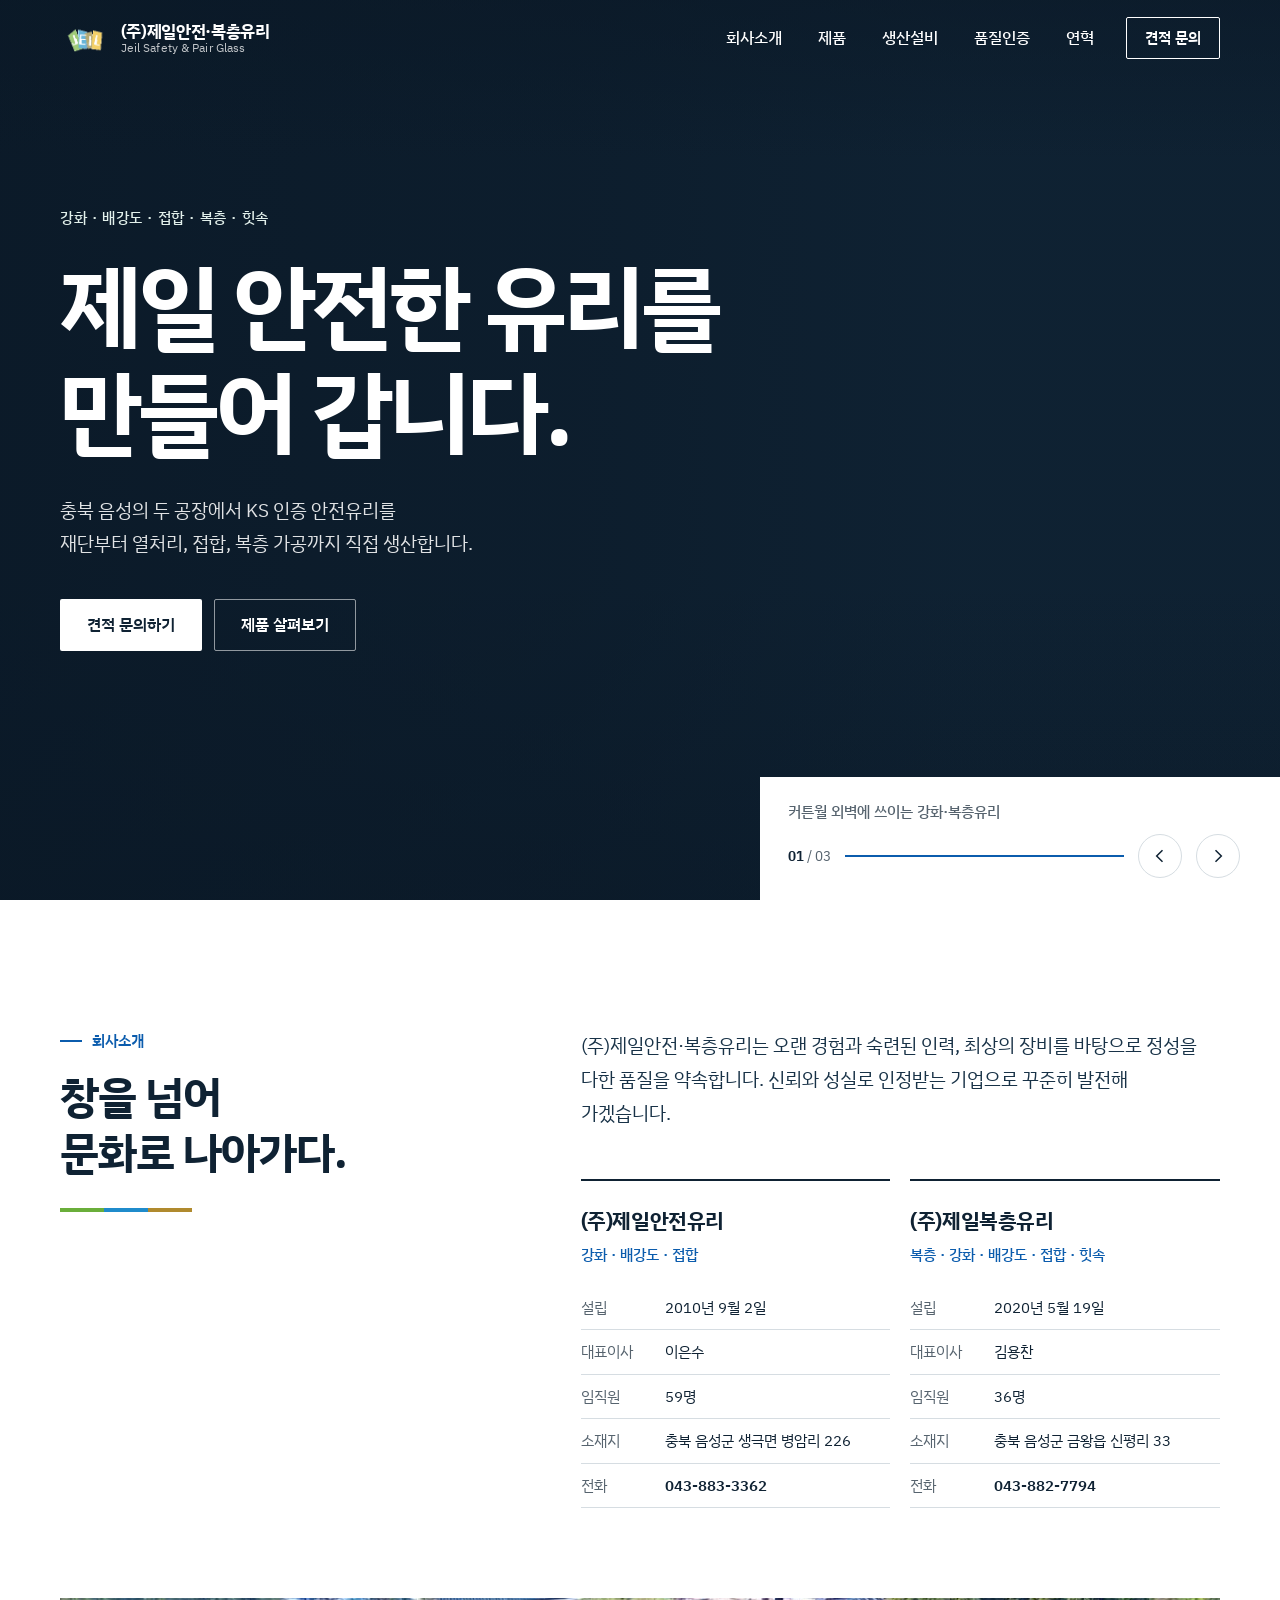
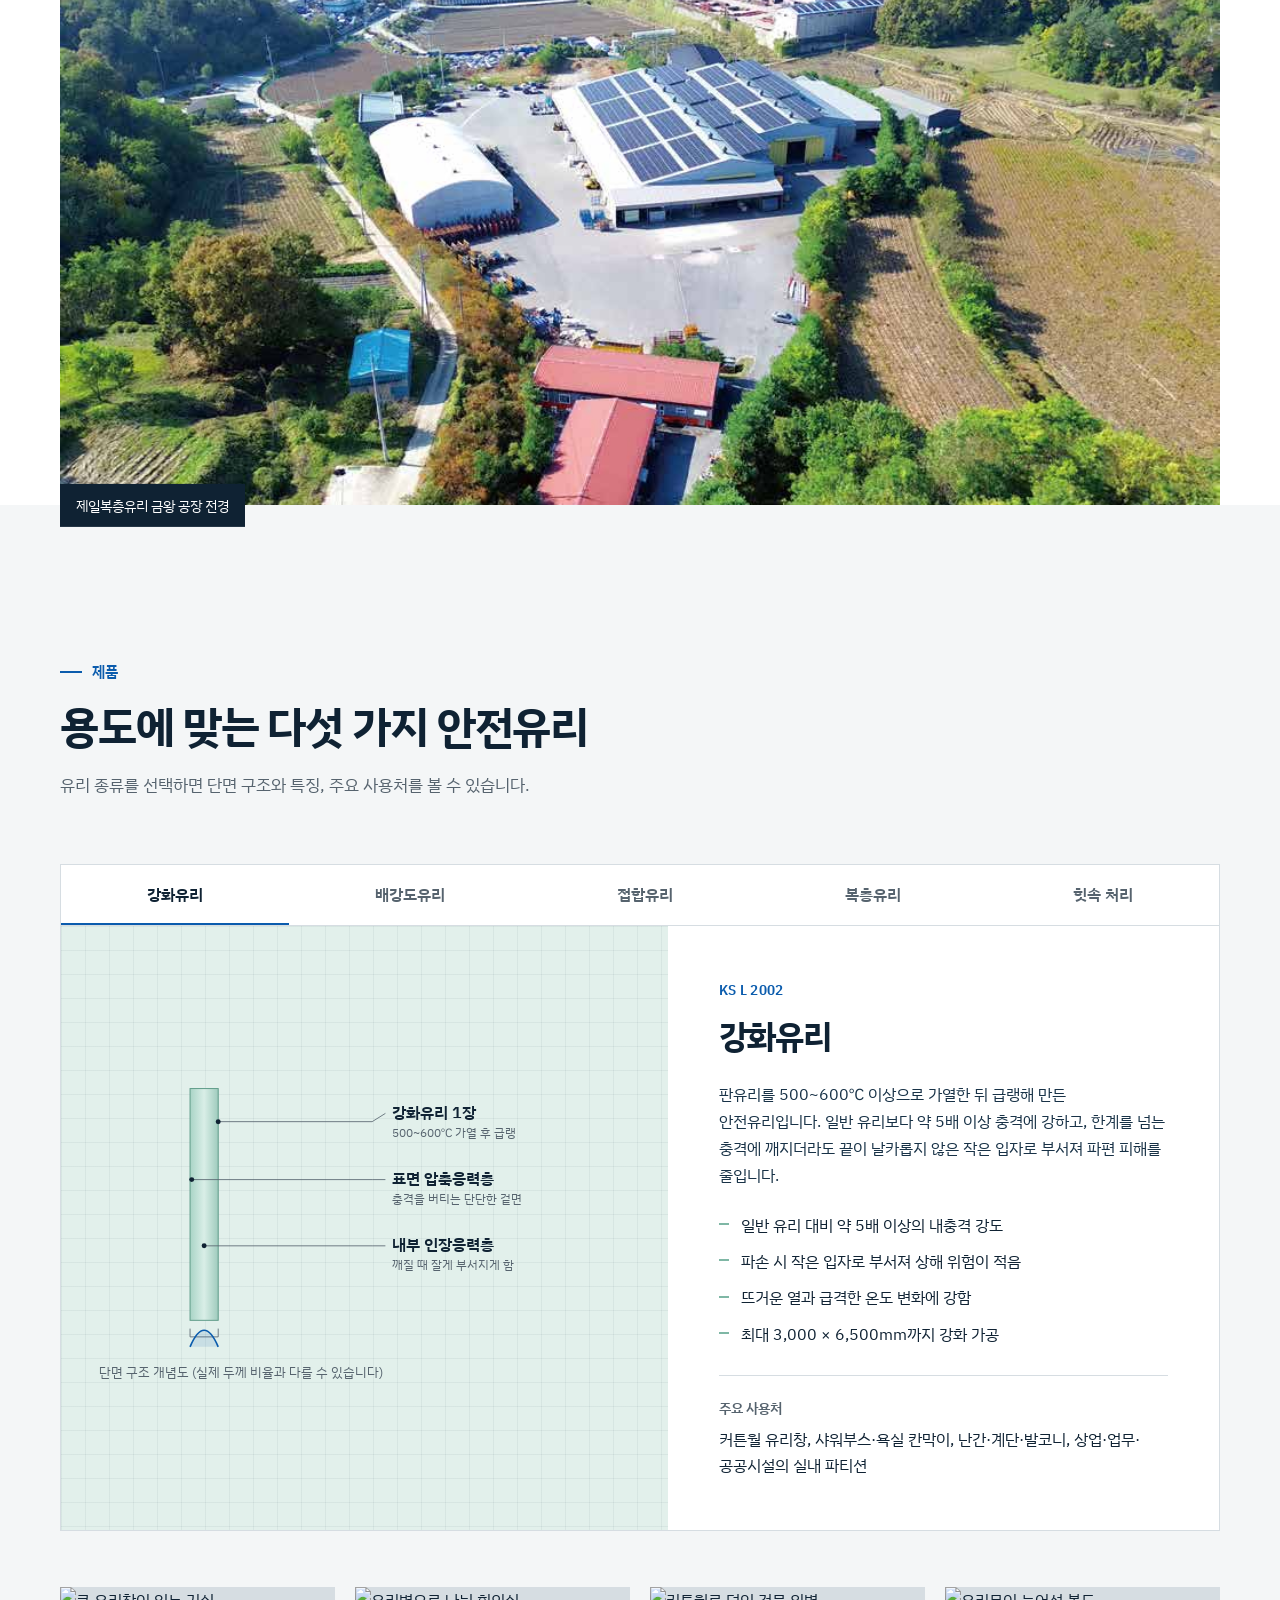
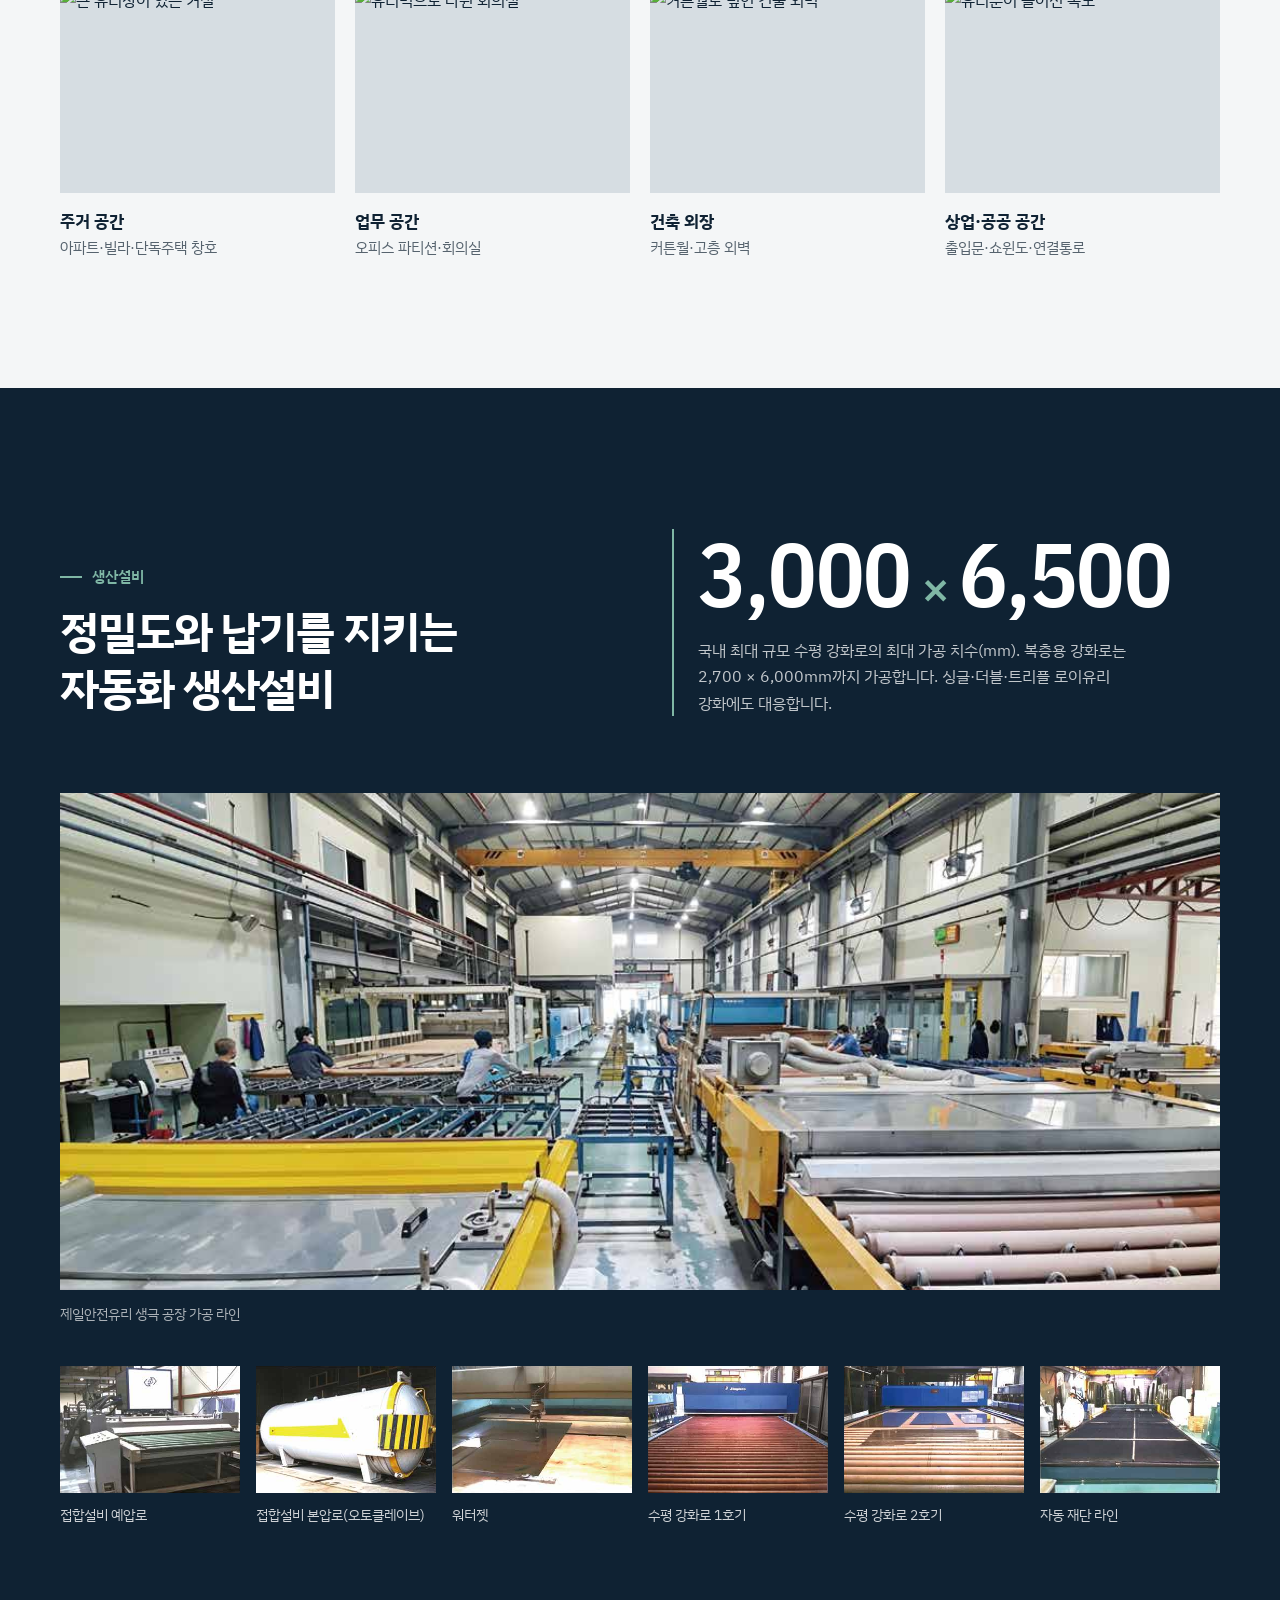
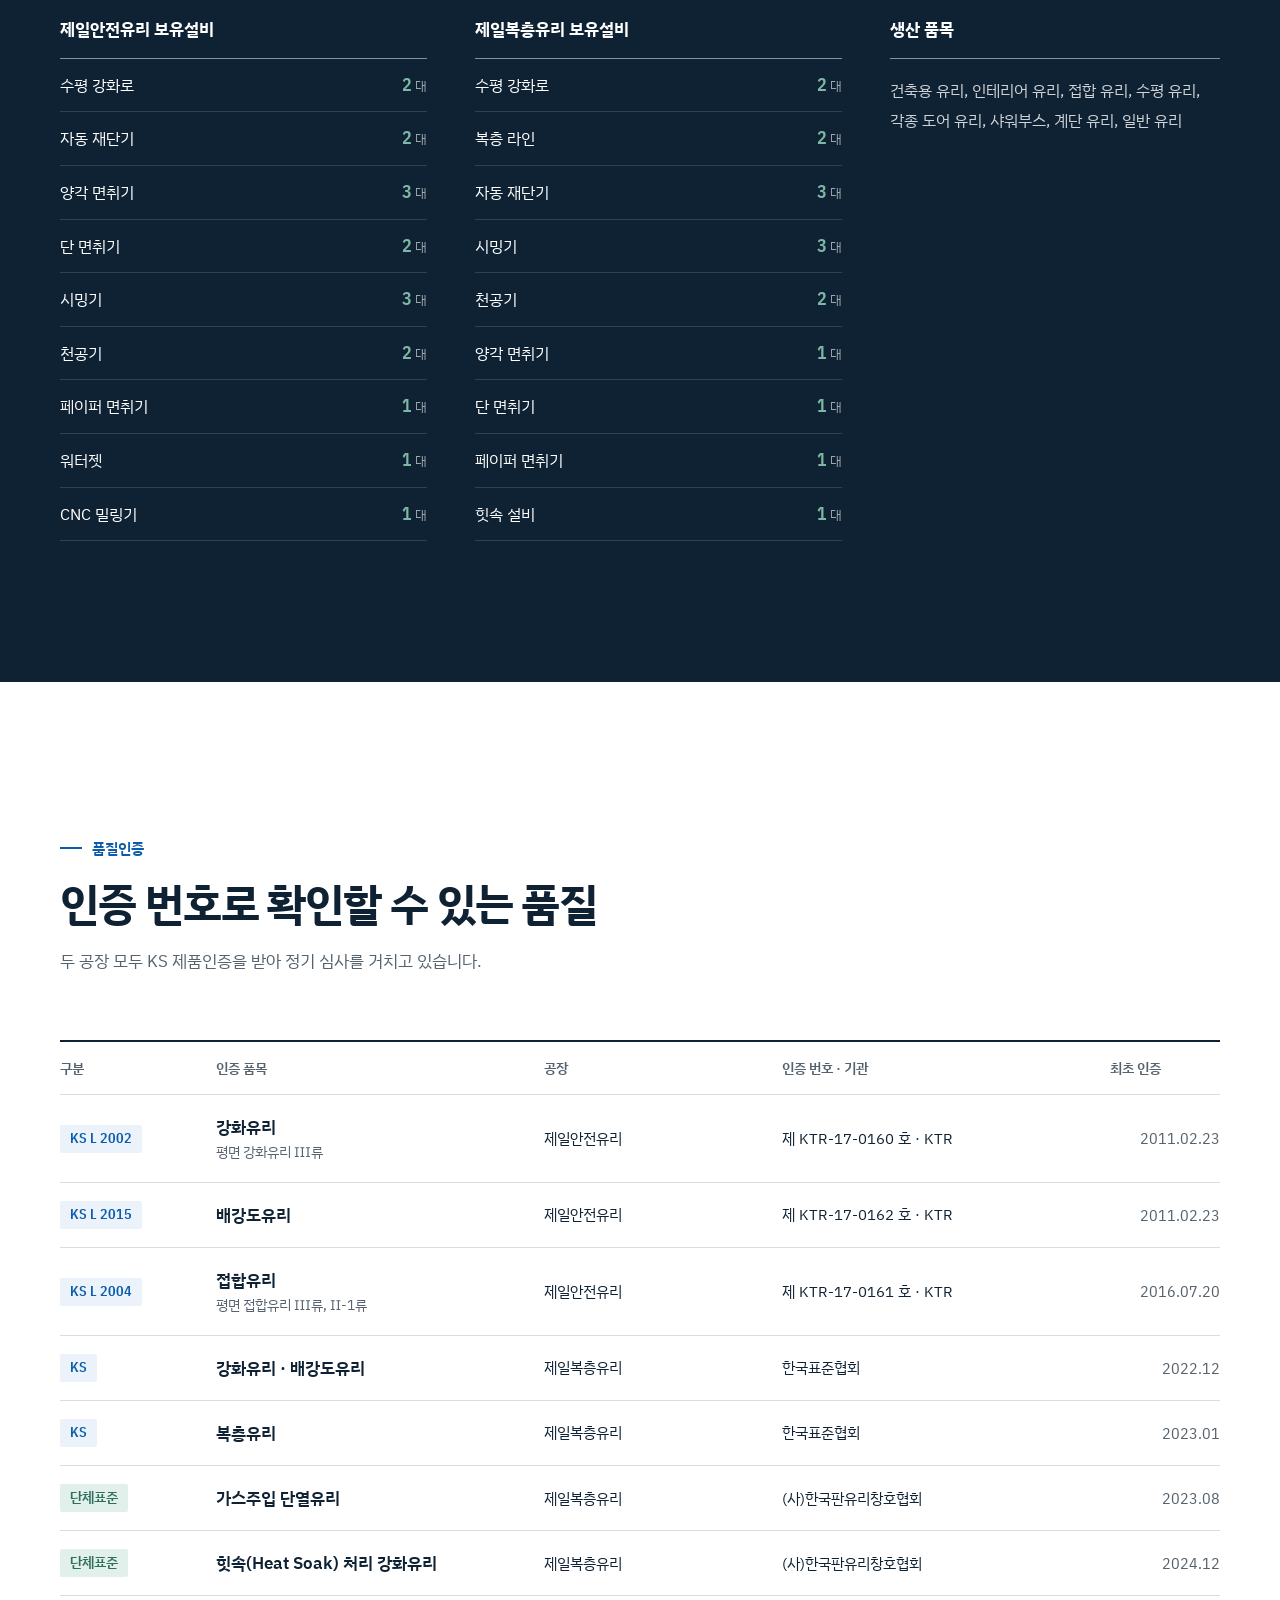
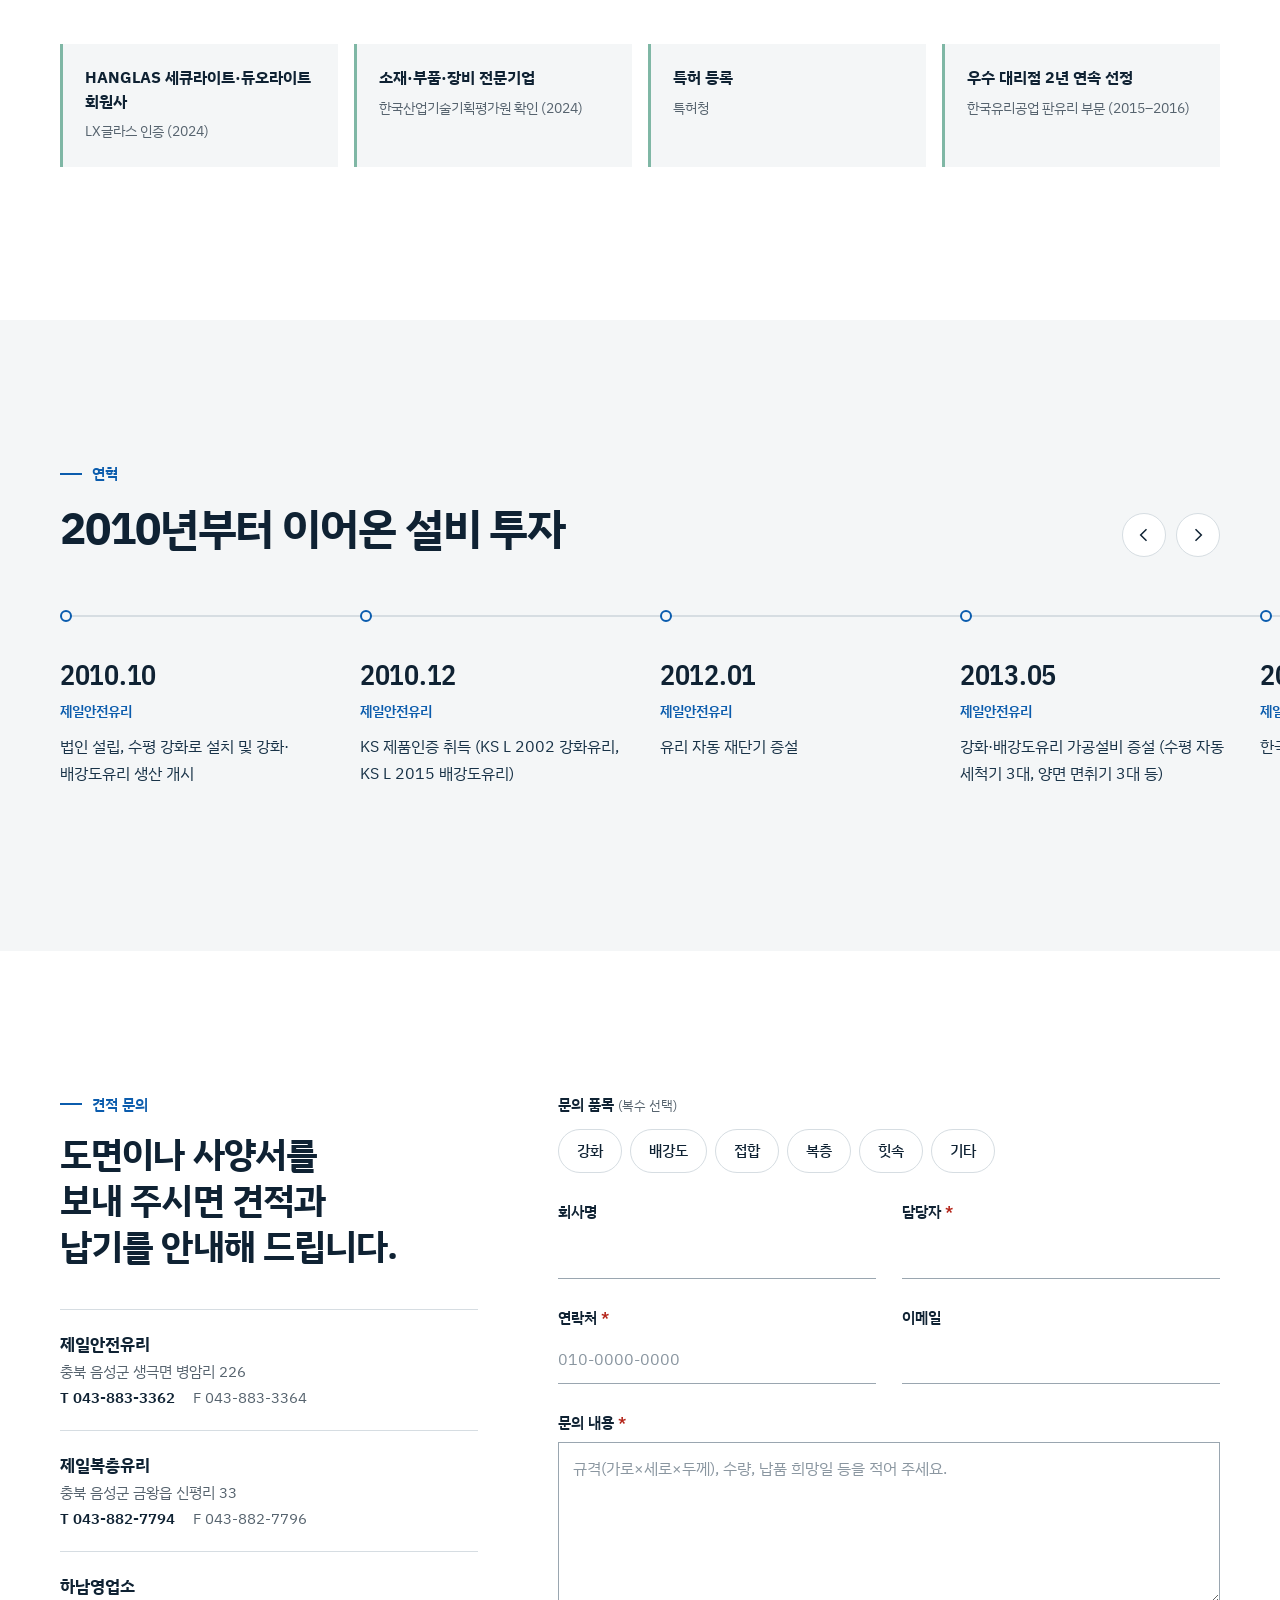
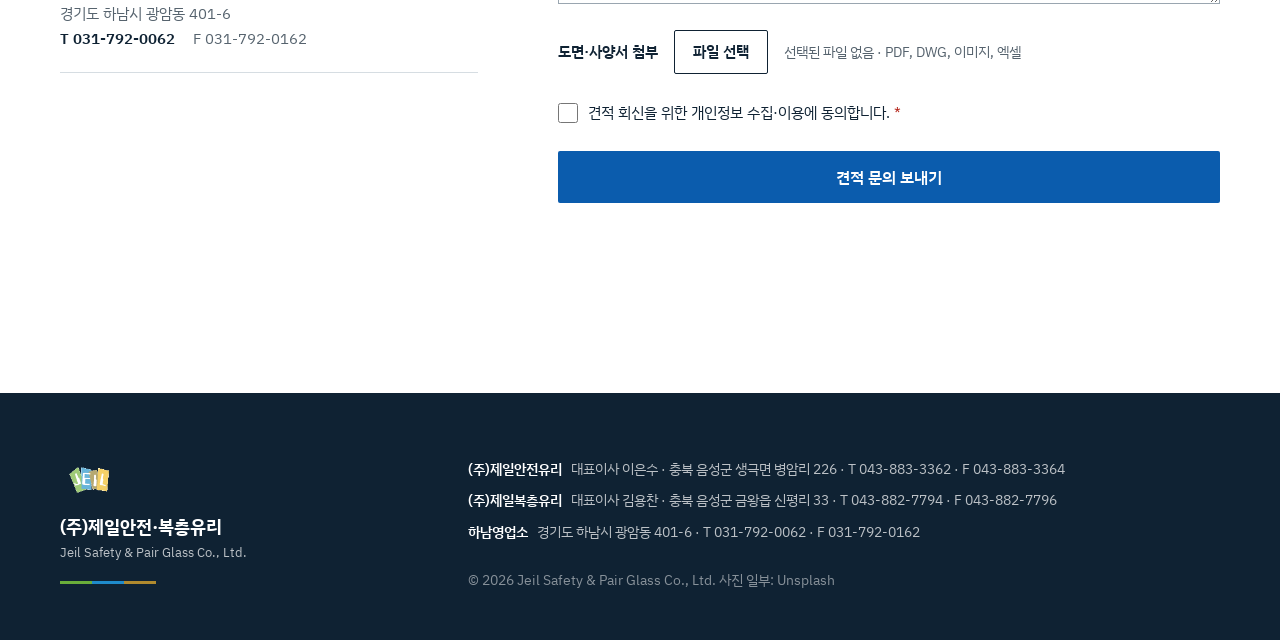
==== commit 51eabae1: "제일복층유리 대표이사 김용찬으로 변경, 푸터에 팩스번호 추가" ====
--- a/index.html
+++ b/index.html
@@ -116,7 +116,7 @@
           </header>
           <dl>
             <div><dt>설립</dt><dd>2020년 5월 19일</dd></div>
-            <div><dt>대표이사</dt><dd>윤영탁</dd></div>
+            <div><dt>대표이사</dt><dd>김용찬</dd></div>
             <div><dt>임직원</dt><dd>36명</dd></div>
             <div><dt>소재지</dt><dd>충북 음성군 금왕읍 신평리 33</dd></div>
             <div><dt>전화</dt><dd><a href="tel:0438827794">043-882-7794</a></dd></div>
@@ -458,7 +458,7 @@
     </div>
     <div class="footer-cols">
       <p><b>(주)제일안전유리</b> 대표이사 이은수 · 충북 음성군 생극면 병암리 226 · T 043-883-3362 · F 043-883-3364</p>
-      <p><b>(주)제일복층유리</b> 대표이사 윤영탁 · 충북 음성군 금왕읍 신평리 33 · T 043-882-7794 · F 043-882-7796</p>
+      <p><b>(주)제일복층유리</b> 대표이사 김용찬 · 충북 음성군 금왕읍 신평리 33 · T 043-882-7794 · F 043-882-7796</p>
       <p><b>하남영업소</b> 경기도 하남시 광암동 401-6 · T 031-792-0062 · F 031-792-0162</p>
       <p class="copy">© 2026 Jeil Safety &amp; Pair Glass Co., Ltd. 사진 일부: Unsplash</p>
     </div>
